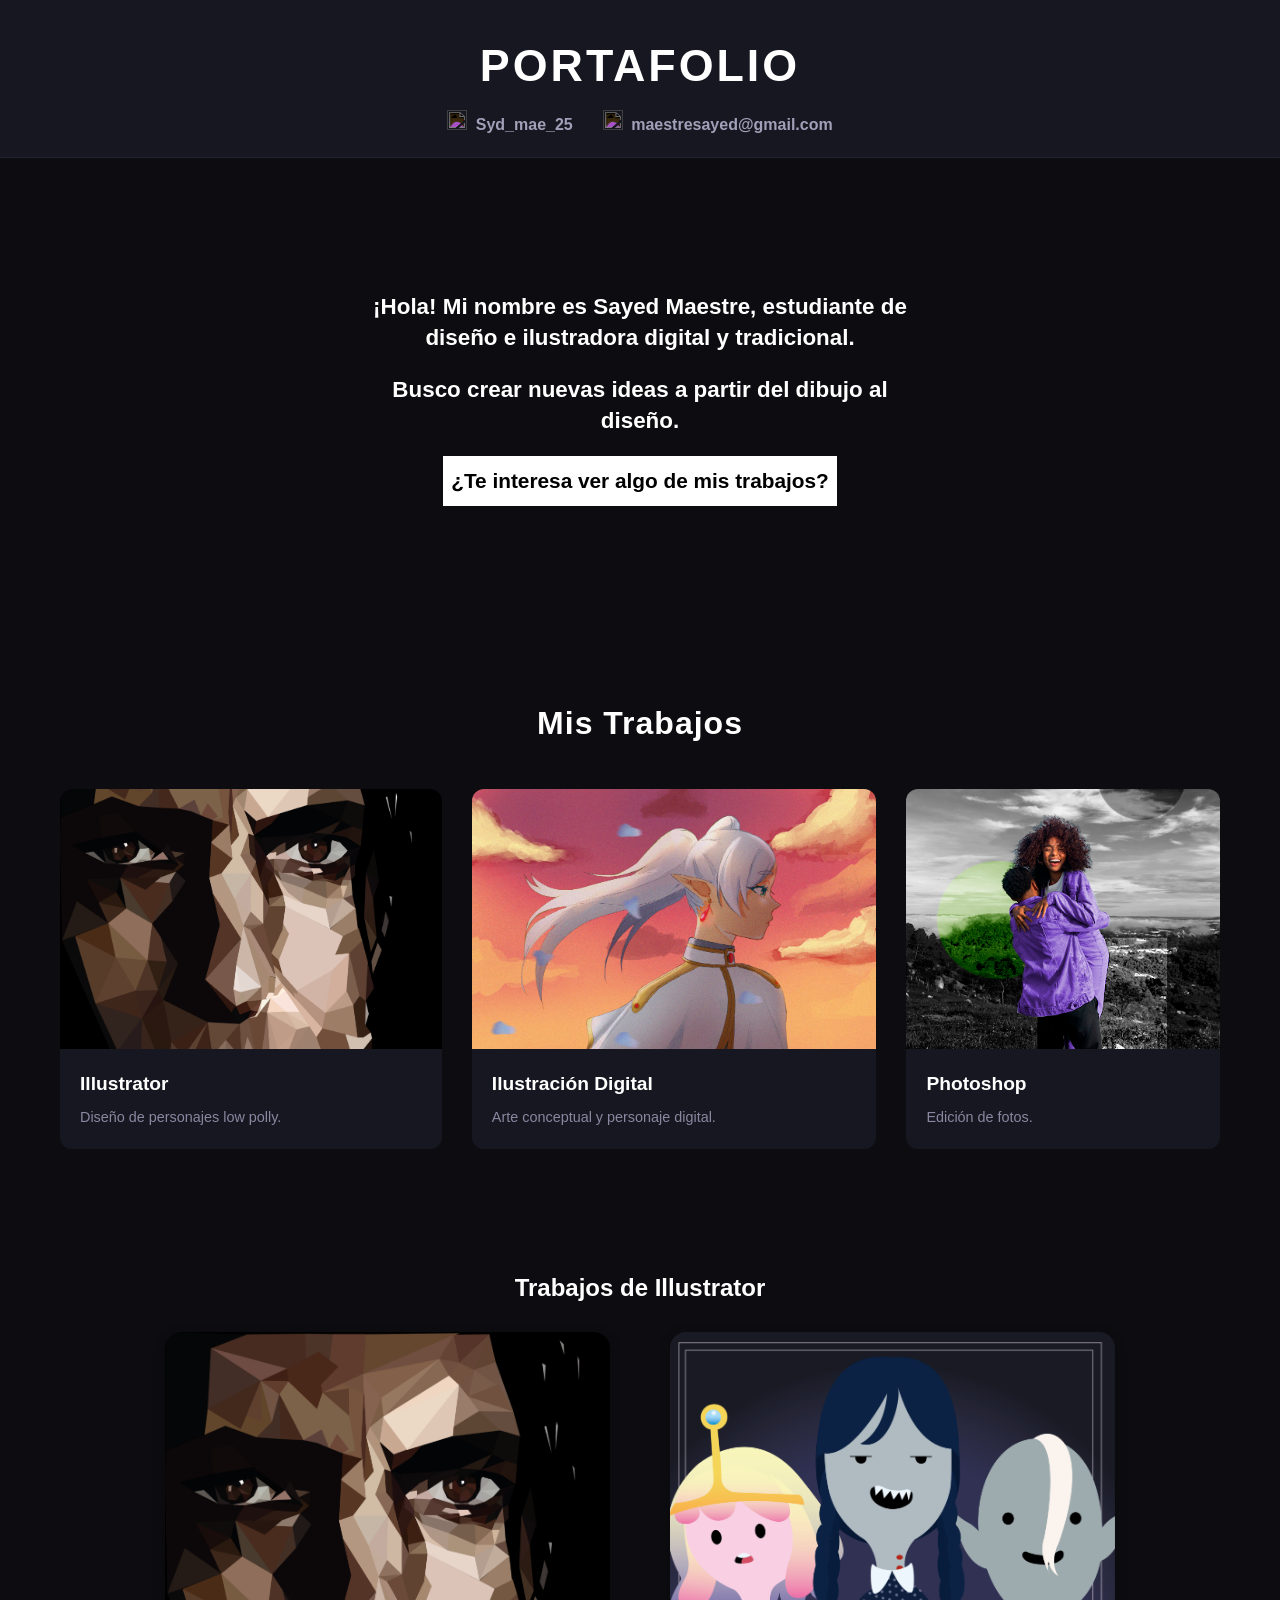
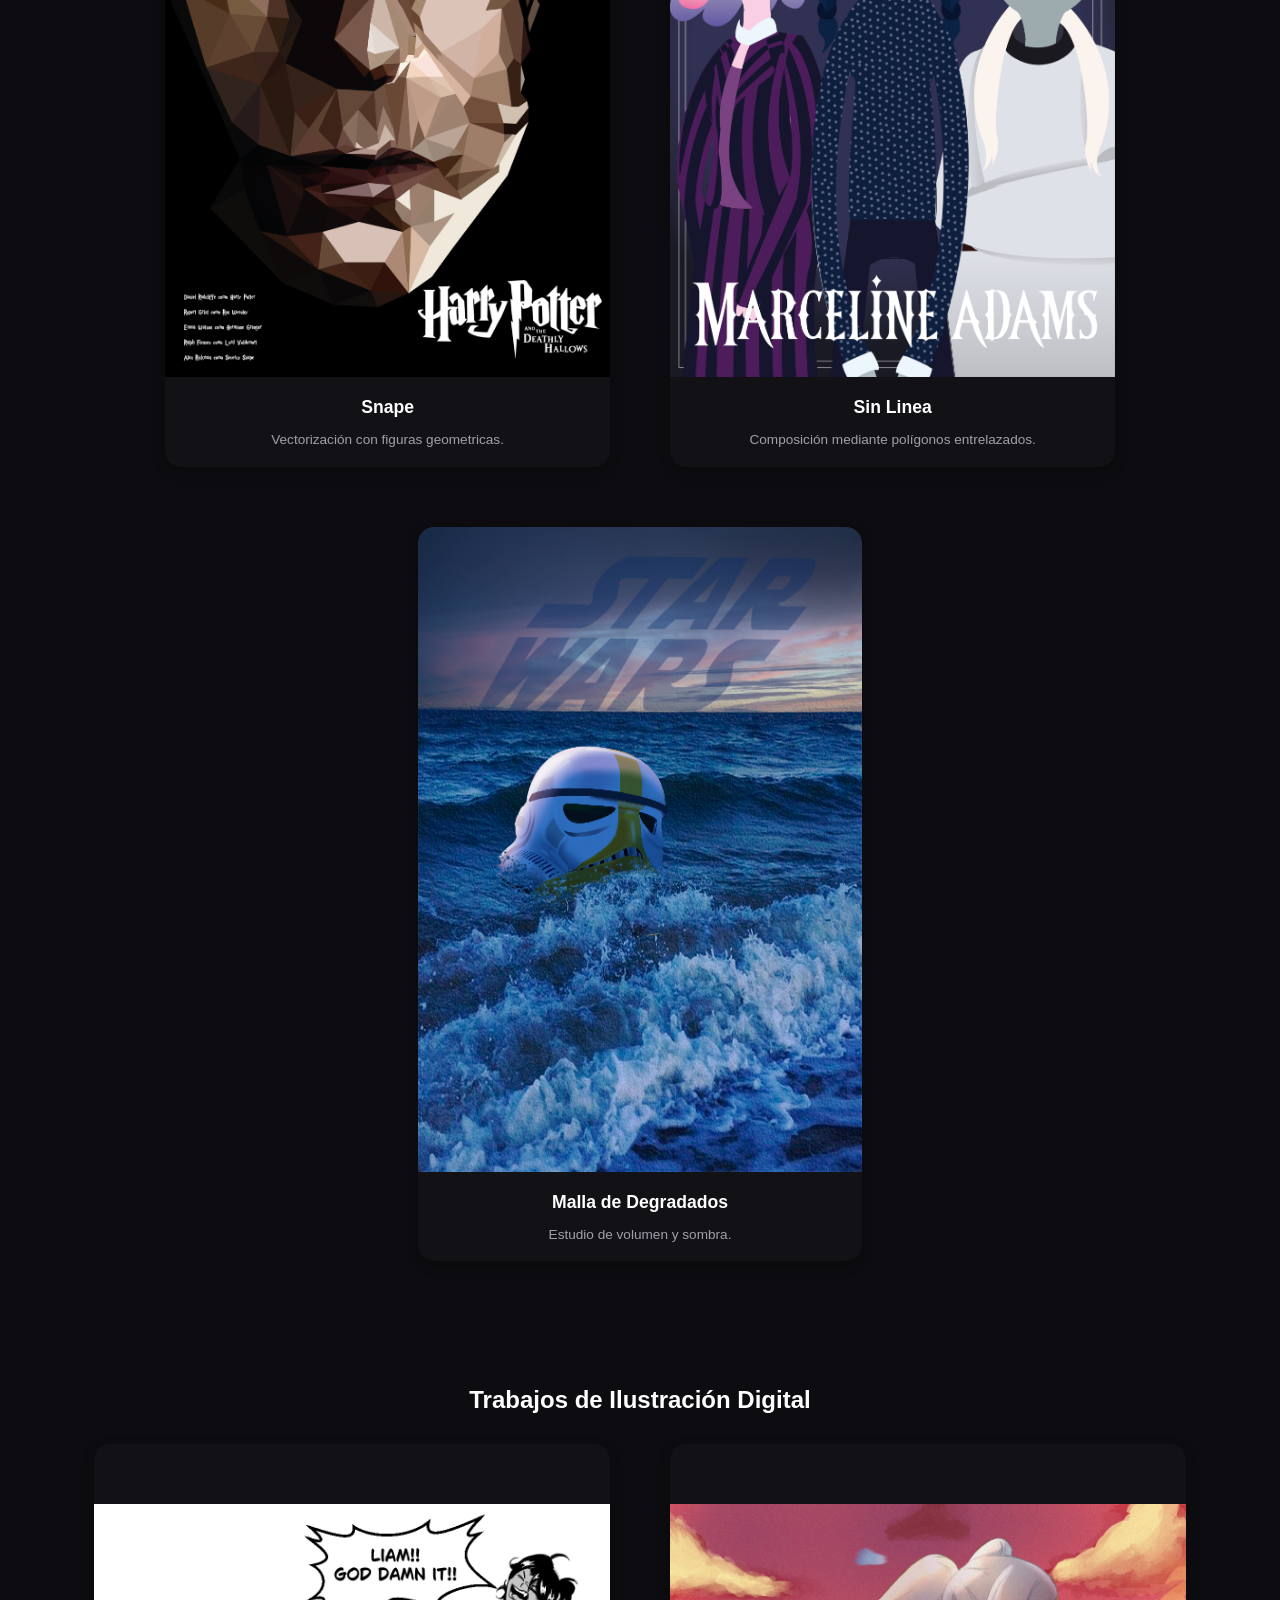
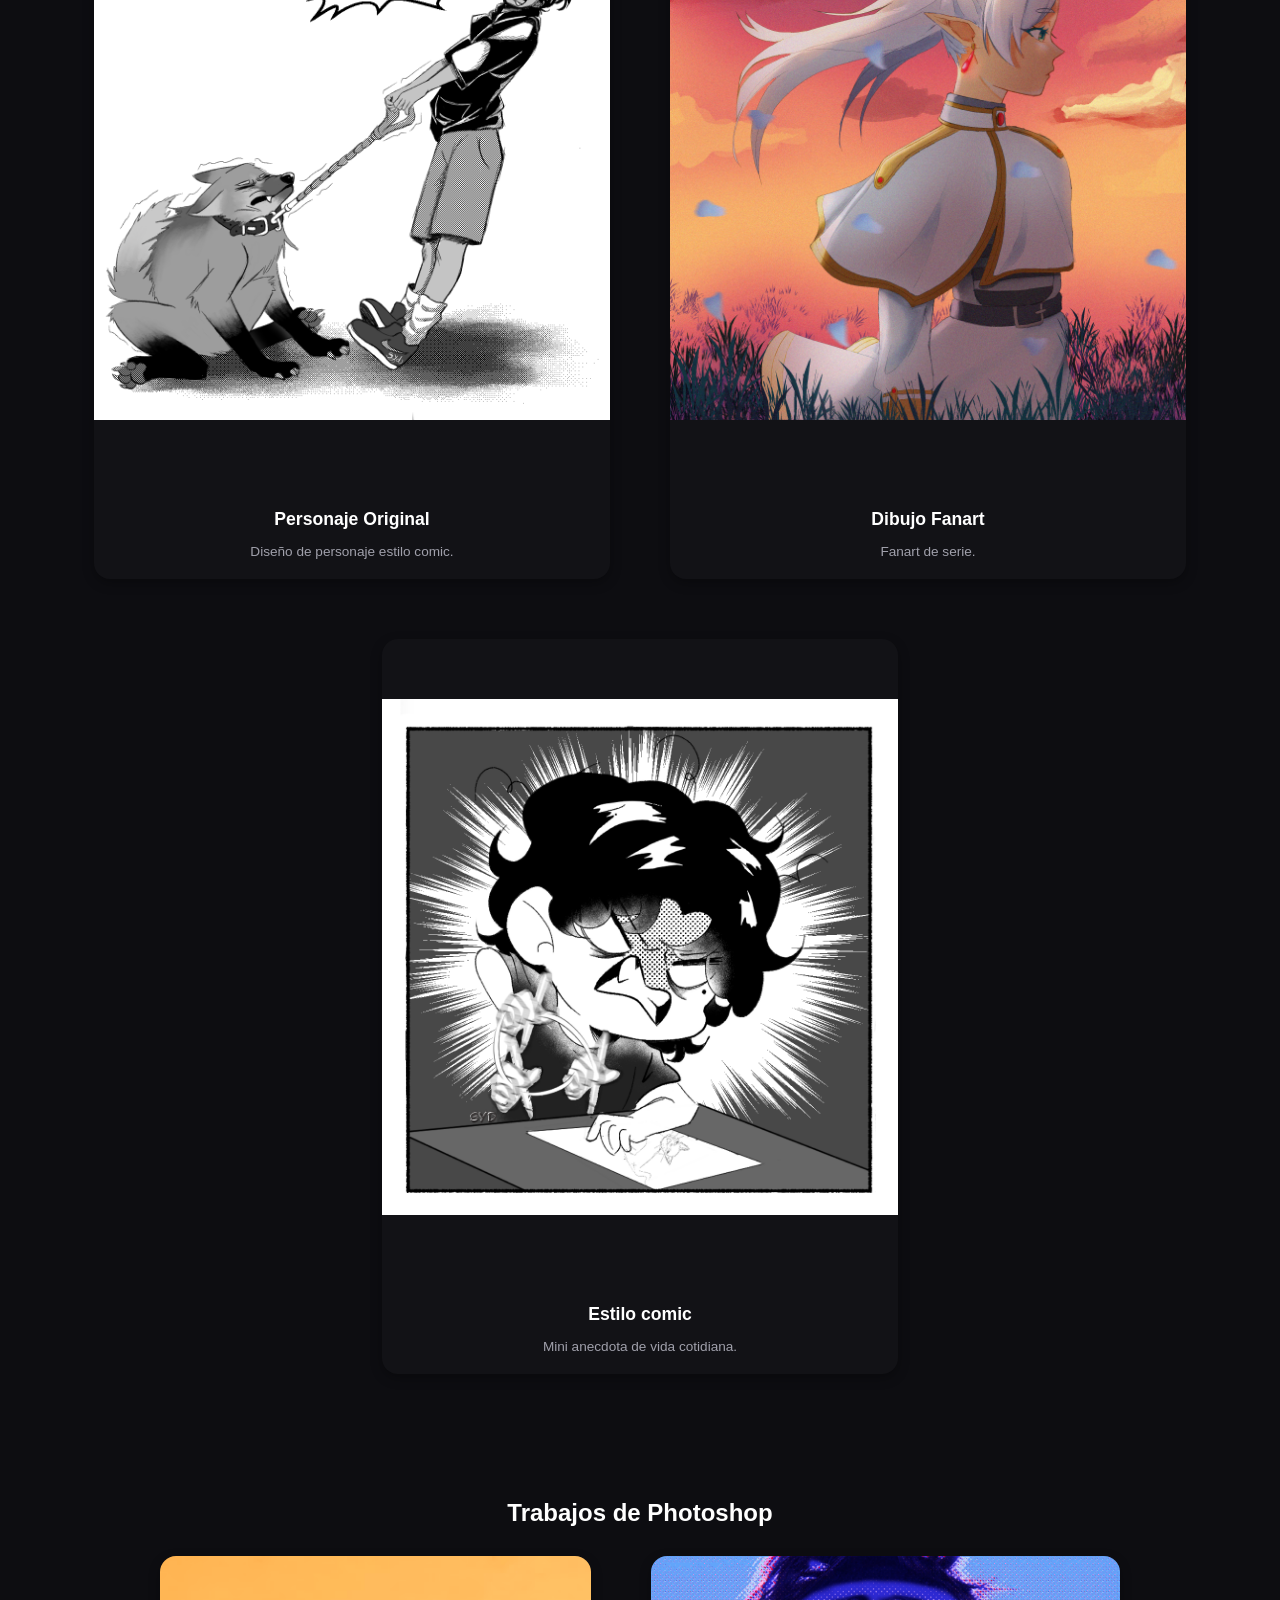
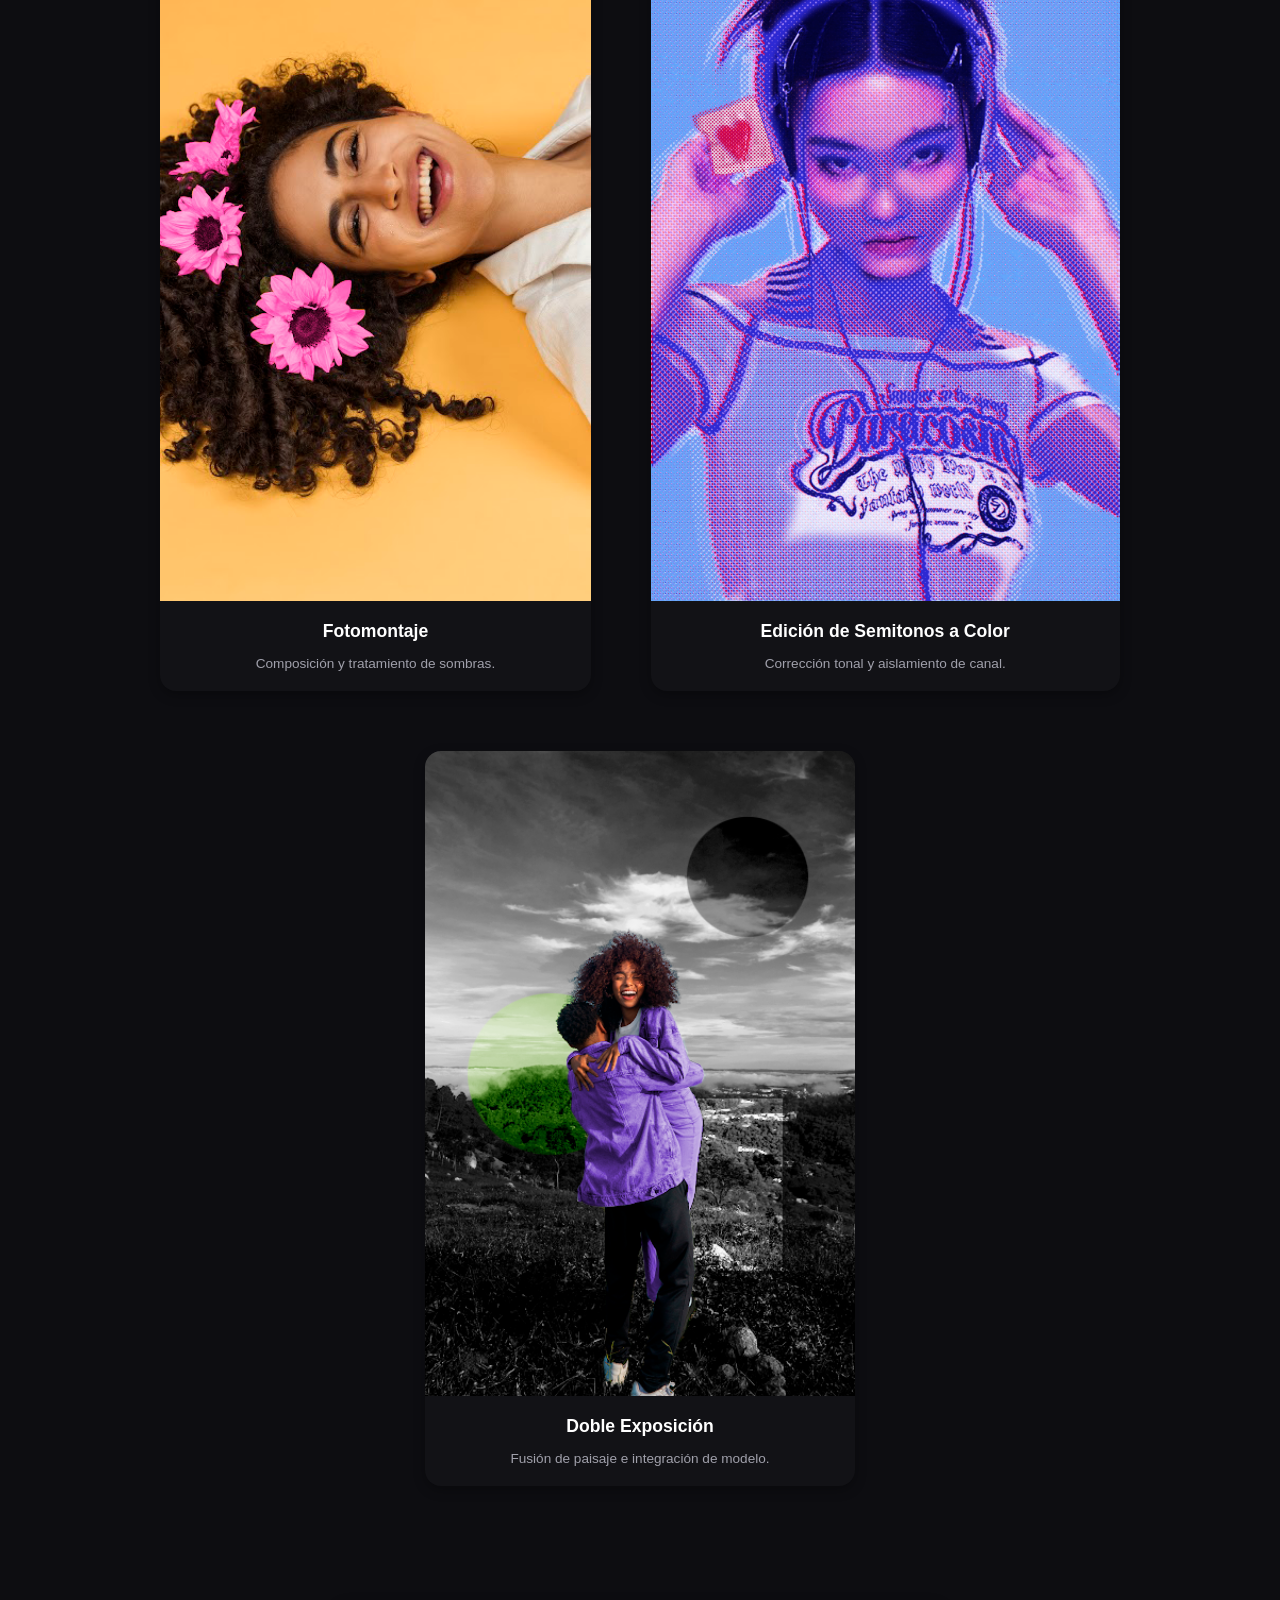
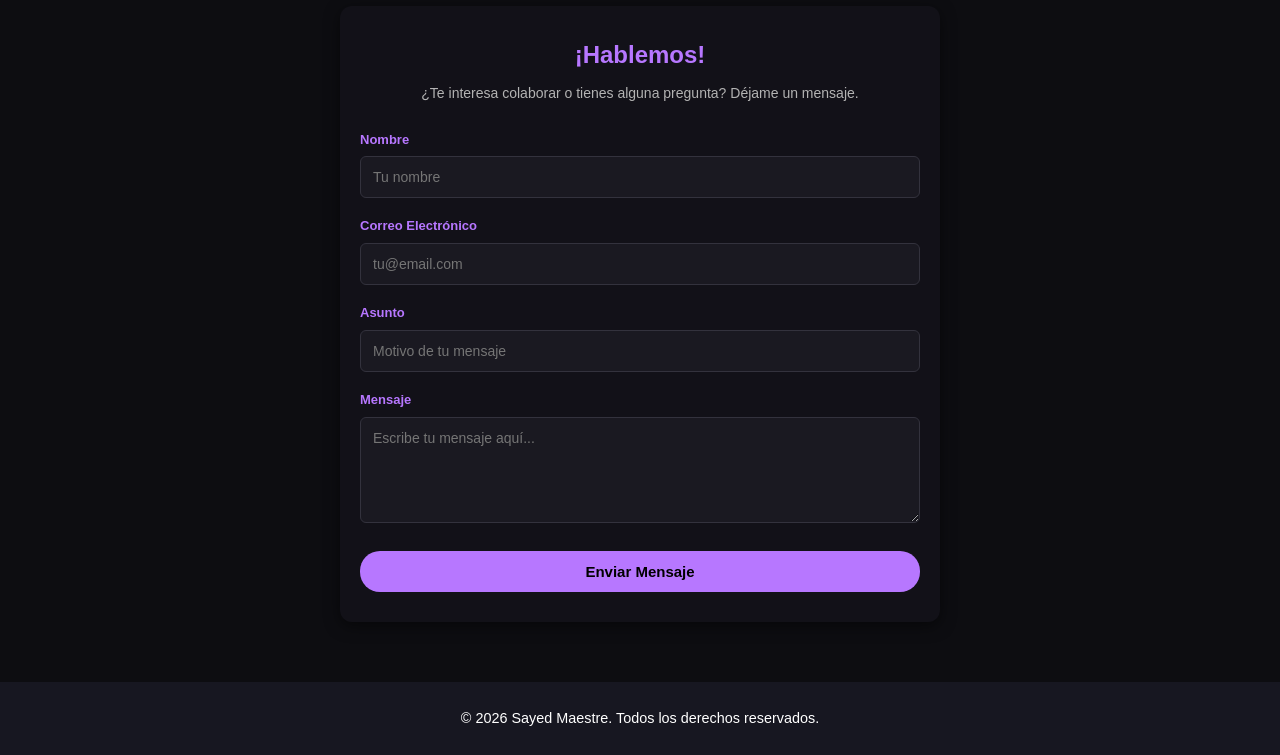
==== index.html @ 06c4cca3 "Add files via upload" ====
<!DOCTYPE html>
<html lang="es">

<head>
  <meta charset="UTF-8">
  <meta name="viewport" content="width=device-width, initial-scale=1.0">
  <title>Portafolio - Sayed Maestre</title>
  <link rel="stylesheet" href="estilos.css">
</head>

<body>

  <!-- Cabecera -->
  <header>
    <h1>PORTAFOLIO</h1>
    <nav>
      <ul>
        <li>
          <img class="iconos-contactame" src="https://cdn.jsdelivr.net/npm/simple-icons@v11/icons/instagram.svg" />
           <a href="https://www.instagram.com/syd_mae_25/" target="_blank">Syd_mae_25</a> 
        </li>
        <li>
          <img class="iconos-contactame" src="https://cdn.jsdelivr.net/npm/simple-icons@v11/icons/gmail.svg" />
          <a href="mailto:maestresayed@gmail.com" target="_blank">maestresayed@gmail.com</a> 
        </li>
      </ul>
    </nav>
  </header>

  <!-- SECCIÓN 1: Hero  -->
  <section class="hero">
    <div class="hero-content">
      <p>¡Hola! Mi nombre es Sayed Maestre, estudiante de diseño e ilustradora digital y tradicional.</p>
      <p>Busco crear nuevas ideas a partir del dibujo al diseño.</p>

      <a href="#galeria" class="btn-trabajos">¿Te interesa ver algo de mis trabajos?</a>
    </div>
  </section>

  <!-- SECCIÓN 2: Galeria -->
  <section id="galeria" class="trabajos-section">
    <h2>Mis Trabajos</h2>

    <div class="portfolio-grid">
      <article class="card">
        <a href="#sec-illustrator">
          <img class="img-snape" src="/imagenes/Snape.png" alt="Illustrator" />
        </a>
        <div class="card-info">
          <h3>Illustrator</h3>
          <p>Diseño de personajes low polly.</p>
        </div>
      </article>

      <article class="card">
        <a href="#sec-digital">
          <img class="img-fieren" src="/imagenes/Fanart frieren.png" alt="Ilustración digital" />
        </a>
        <div class="card-info">
          <h3>Ilustración Digital</h3>
          <p>Arte conceptual y personaje digital.</p>
        </div>
      </article>

      <article class="card">
        <a href="#sec-photoshop">
          <img class="img-photoshop" src="/imagenes/Syd Mae - imagen-original.png" alt="Photoshop" />
        </a>
        <div class="card-info">
          <h3>Photoshop</h3>
          <p>Edición de fotos.</p>
        </div>
      </article>
    </div>
  </section>

  <!-- SECCIÓN 3: Illustrator -->
  <section id="sec-illustrator" class="portfolio-section">
    <h2>Trabajos de Illustrator</h2>
    <div class="works-container">

      <div class="work-card">
        <div class="img-wrapper">
          <img src="/imagenes/Snape.png" alt="Obra 1" class="illustrator-img img-snape">
        </div>
        <div class="work-info">
          <h3>Snape</h3>
          <p>Vectorización con figuras geometricas.</p>
        </div>
      </div>

      <div class="work-card">
        <div class="img-wrapper">
          <img src="/imagenes/Marceline adams.png" alt="Obra 2" class="illustrator-img">
        </div>
        <div class="work-info">
          <h3>Sin Linea</h3>
          <p>Composición mediante polígonos entrelazados.</p>
        </div>
      </div>

      <div class="work-card">
        <div class="img-wrapper">
          <img src="/imagenes/Ilustración Casco Starwars Sayed.png" alt="Obra 3" class="illustrator-img">
        </div>
        <div class="work-info">
          <h3>Malla de Degradados</h3>
          <p>Estudio de volumen y sombra.</p>
        </div>
      </div>

    </div>
  </section>

  <!-- SECCIÓN 4: Ilustración Digital -->
  <section id="sec-digital" class="portfolio-section">
    <h2>Trabajos de Ilustración Digital</h2>
    <div class="works-container">

      <div class="work-card">
        <div class="img-wrapper">
          <img src="/imagenes/liam necio.png" alt="Obra 1" class="work-img">
        </div>
        <div class="work-info">
          <h3>Personaje Original</h3>
          <p>Diseño de personaje estilo comic.</p>
        </div>
      </div>

      <div class="work-card">
        <div class="img-wrapper">
          <img src="/imagenes/Fanart frieren.png" alt="Obra 2" class="work-img">
        </div>
        <div class="work-info">
          <h3>Dibujo Fanart</h3>
          <p>Fanart de serie.</p>
        </div>
      </div>

      <div class="work-card">
        <div class="img-wrapper">
          <img src="/imagenes/Dibujar es díficil.png" alt="Obra 3" class="work-img">
        </div>
        <div class="work-info">
          <h3>Estilo comic</h3>
          <p>Mini anecdota de vida cotidiana.</p>
        </div>
      </div>

    </div>
  </section>

  <!-- SECCIÓN 5: Photoshop -->
  <section id="sec-photoshop" class="portfolio-section">
    <h2>Trabajos de Photoshop</h2>
    <div class="works-container">

      <div class="work-card">
        <div class="img-wrapper">
          <img src="/imagenes/Syd Mae - attractive-cheerful-woman-with-flowers-hair.png" alt="Obra 1"
            class="photoshop-img">
        </div>
        <div class="work-info">
          <h3>Fotomontaje</h3>
          <p>Composición y tratamiento de sombras.</p>
        </div>
      </div>

      <div class="work-card">
        <div class="img-wrapper">
          <img src="/imagenes/Tec graf tarea 2.png" alt="Obra 2" class="photoshop-img">
        </div>
        <div class="work-info">
          <h3>Edición de Semitonos a Color</h3>
          <p>Corrección tonal y aislamiento de canal.</p>
        </div>
      </div>

      <div class="work-card">
        <div class="img-wrapper">
          <img src="/imagenes/Syd Mae - imagen-original.png" alt="Obra 3" class="photoshop-img">
        </div>
        <div class="work-info">
          <h3>Doble Exposición</h3>
          <p>Fusión de paisaje e integración de modelo.</p>
        </div>
      </div>

    </div>
  </section>

  <!-- Formulario de contacto -->
<section class="contacto-section">
  <h2 class="titulo-seccion">¡Hablemos!</h2>
  <p class="subtitulo-contacto">¿Te interesa colaborar o tienes alguna pregunta? Déjame un mensaje.</p>

  <form id="form-contacto" class="contacto-form" action="https://formsubmit.co/maestresayed@gmail.com" method="POST">
      <!-- Evita los ataques de SPAM/Bots mediante reCAPTCHA automático -->
    <input type="hidden" name="_captcha" value="true">
    
    <!-- Define el asunto con el que te llegará el correo -->
    <input type="hidden" name="_subject" value="¡Nuevo mensaje desde tu Portafolio!">
      
    <div class="input-group">
      <label for="nombre">Nombre</label>
      <input type="text" id="nombre" name="nombre" placeholder="Tu nombre" required>
    </div>

    <div class="input-group">
      <label for="email">Correo Electrónico</label>
      <input type="email" id="email" name="email" placeholder="tu@email.com" required>
    </div>

    <div class="input-group">
      <label for="asunto">Asunto</label>
      <input type="text" id="asunto" name="asunto" placeholder="Motivo de tu mensaje" required>
    </div>

    <div class="input-group">
      <label for="mensaje">Mensaje</label>
      <textarea id="mensaje" name="mensaje" rows="5" placeholder="Escribe tu mensaje aquí..." required></textarea>
    </div>

    <button type="submit" class="btn-enviar">Enviar Mensaje</button>
  </form>
</section>

  <!-- Pie de pagina -->
  <footer>
    <p>&copy; 2026 Sayed Maestre. Todos los derechos reservados.</p>
  </footer>  
  
</body>

</html>
---- estilos.css ----
/* Estilos Generales y Desplazamiento Suave */
html {
  scroll-behavior: smooth;
}

* {
  box-sizing: border-box;
  margin: 0;
  padding: 0;
  font-family: 'Segoe UI', Tahoma, Geneva, Verdana, sans-serif;
}

body {
  background-color: #0d0d11;
  color: #ffffff;
  line-height: 1.6;
}

/* Encabezado y Navegación Principal */
header {
  background-color: #171721;
  padding: 30px 20px 20px 20px;
  text-align: center;
  border-bottom: 1px solid #232330;
}

header h1 {
  font-size: 2.8rem;
  letter-spacing: 3px;
  font-weight: 800;
  margin-bottom: 8px;
}

nav ul {
  list-style: none;
  display: flex;
  justify-content: center;
  gap: 30px;
}

nav a {
  color: #a0a0b8;
  text-decoration: none;
  font-weight: 600;
  font-size: 1rem;

}


/* Sección Principal / Hero (Presentación) */
.hero {

  display: flex;
  align-items: center;
  justify-content: center;
  min-height: 480px;
  position: relative;
  overflow: hidden;
  max-width: 1400px;
  margin: 0 auto;
}

.hero-content {
  width: 50%;
  text-align: center;
  padding: 40px;
  z-index: 2;
}

.hero-content p {
  font-size: 1.4rem;
  font-weight: 600;
  margin-bottom: 20px;
  line-height: 1.4;
}

/* Enlace que desplaza hacia abajo 
.btn-trabajos {
  display: inline-block;
  margin-top: 15px;
  color: #ffffff;
  font-size: 1.3rem;
  font-weight: bold;
  text-decoration: none;
  transition: transform 0.2s, color 0.3s;
  cursor: pointer;
}*/

.btn-trabajos {
  display: inline-block;
  /* margin-top: 15px; */
  color: #000;
  font-size: 1.3rem;
  font-weight: bold;
  text-decoration: none;
  transition: transform 0.2s, color 0.3s;
  cursor: pointer;
  background-color: #ffffff;
  padding: 8px
  ;
}

.hero-image {
  width: 40%;
  height: 100%;
  display: flex;
  justify-content: flex-end;
}

.hero-image img {
  height: 480px;
  object-fit: cover;
  object-position: center;
}

/* Sección Galería de Trabajos */
.trabajos-section {
  padding: 60px 20px;
  max-width: 1200px;
  margin: 0 auto;
}

.trabajos-section h2 {
  text-align: center;
  font-size: 2rem;
  margin-bottom: 40px;
  letter-spacing: 1px;
}

.portfolio-grid {
  display: grid;
  grid-auto-flow: column;
  gap: 30px;
}

.card {
  background-color: #171721;
  border-radius: 12px;
  overflow: hidden;
  transition: transform 0.3s;
}

.card img {
  width: 100%;
  height: 260px;
  object-fit: cover;
  display: block;
}

.img-snape,
.img-fieren {
  object-position: center top;
}

.card-info {
  padding: 20px;
}

.card-info h3 {
  font-size: 1.2rem;
  margin-bottom: 6px;
}

.card-info p {
  color: #8888a0;
  font-size: 0.9rem;
}

/* Pie de página */
footer {
  text-align: center;
  padding: 25px;
  background-color: #171721;
  color: #606075;
  font-size: 0.9rem;
}

.img-sayed {
  height: 600px;
}

/*Estilos nuevas secciones*/

/* Desplazamiento suave al hacer clic en un ancla (#) */
html {
  scroll-behavior: smooth;
}

/* Menú de selección */
.sub-nav {
  display: flex;
  justify-content: center;
  gap: 16px;
  margin-bottom: 40px;
}

.nav-btn {
  padding: 10px 20px;
  background-color: #1e1e24;
  color: #ffffff;
  text-decoration: none;
  border-radius: 8px;
  font-weight: 600;
  transition: background-color 0.3s;
}

.nav-btn:hover {
  background-color: #3b3b48;
}

/* Estructura de secciones */
.portfolio-section {
  padding: 60px 0;
  scroll-margin-top: 20px;
  /* Evita que la sección quede pegada al borde superior */
}

.portfolio-section h2 {
  color: #ffffff;
  text-align: center;
  margin-bottom: 24px;
}

.works-container {
  display: flex;
  gap: 60px;
  justify-content: center;
  flex-wrap: wrap;
}

/* Tarjetas */
.work-card {
  background-color: #121216;
  border-radius: 16px;
  overflow: hidden;
  box-shadow: 0 4px 12px rgba(0, 0, 0, 0.3);
}

.img-wrapper {
  width: 100%;
  height: 645px;
  overflow: hidden;
  align-content: center;
}

.illustrator-img {
  width: 100%;
  height: 100%;
  object-fit: cover;
}

.work-img {
  width: 100%;
  height: 80%;
  object-fit: cover;
}

.photoshop-img {
  width: 100%;
  height: 100%;
  object-fit: cover;
}

.img-snape {
  object-position: center 25%;
}

.work-info {
  padding: 16px;
  text-align: center;
}

.work-info h3 {
  color: #ffffff;
  margin: 0 0 8px 0;
  font-size: 1.1rem;
}

.work-info p {
  color: #a0a0ab;
  margin: 0;
  font-size: 0.85rem;
}

/*Fin nuevas secciones*/
.iconos-contactame {
  filter: invert(1);
  height: 20px;
  width: 20px;
  margin-right: 4px;
  
}

/* Color de texto, footer derechos reservados */

footer p {

  color: #ffffff;
}

/* Seccion de Contacto */
.contacto-section {
  max-width: 600px;
  margin: 60px auto;
  padding: 30px 20px;
  background-color: #121118; /* Mismo fondo de las tarjetas */
  border-radius: 12px;
  box-shadow: 0 4px 15px rgba(0, 0, 0, 0.5);
  font-family: sans-serif;
  color: #ffffff;
}

.titulo-seccion {
  text-align: center;
  color: #b777ff; /* Amarillo brillante del portafolio */
  font-size: 24px;
  margin-bottom: 8px;
}

.subtitulo-contacto {
  text-align: center;
  color: #b3b3b3;
  font-size: 14px;
  margin-bottom: 25px;
}

/* Estilos del Formulario */
.contacto-form {
  display: flex;
  flex-direction: column;
  gap: 18px;
}

.input-group {
  display: flex;
  flex-direction: column;
  text-align: left;
}

.input-group label {
  color: #b777ff;
  font-size: 13px;
  font-weight: bold;
  margin-bottom: 6px;
}

.input-group input,
.input-group textarea {
  background-color: #1a1921 !important;
  border: 1px solid #33323d;
  border-radius: 6px;
  padding: 12px;
  color: #ffffff;
  font-size: 14px;
  outline: none;
  transition: border-color 0.3s ease, box-shadow 0.3s ease;
}

.input-group input:focus,
.input-group textarea:focus {
  border-color: #b777ff;
  box-shadow: 0 0 5px rgba(252, 227, 0, 0.4);
}

.input-group textarea {
  resize: vertical;
}

/* Botón de Enviar */
.btn-enviar {
  background-color: #b777ff;
  color: #000000;
  font-weight: bold;
  font-size: 15px;
  padding: 12px;
  border: none;
  border-radius: 20px;
  cursor: pointer;
  transition: background-color 0.3s ease, transform 0.2s ease;
  margin-top: 10px;
}

.btn-enviar:hover {
  background-color: #b777ff;
  transform: translateY(-2px);
}

/* Sobrescribir el estilo predeterminado de autorrelleno (autofill) */
.input-group input:-webkit-autofill,
.input-group input:-webkit-autofill:hover, 
.input-group input:-webkit-autofill:focus, 
.input-group input:-webkit-autofill:active {
  -webkit-box-shadow: 0 0 0 30px #1a1921 inset !important;
  -webkit-text-fill-color: #ffffff !important;
  transition: background-color 5000s ease-in-out 0s;
}
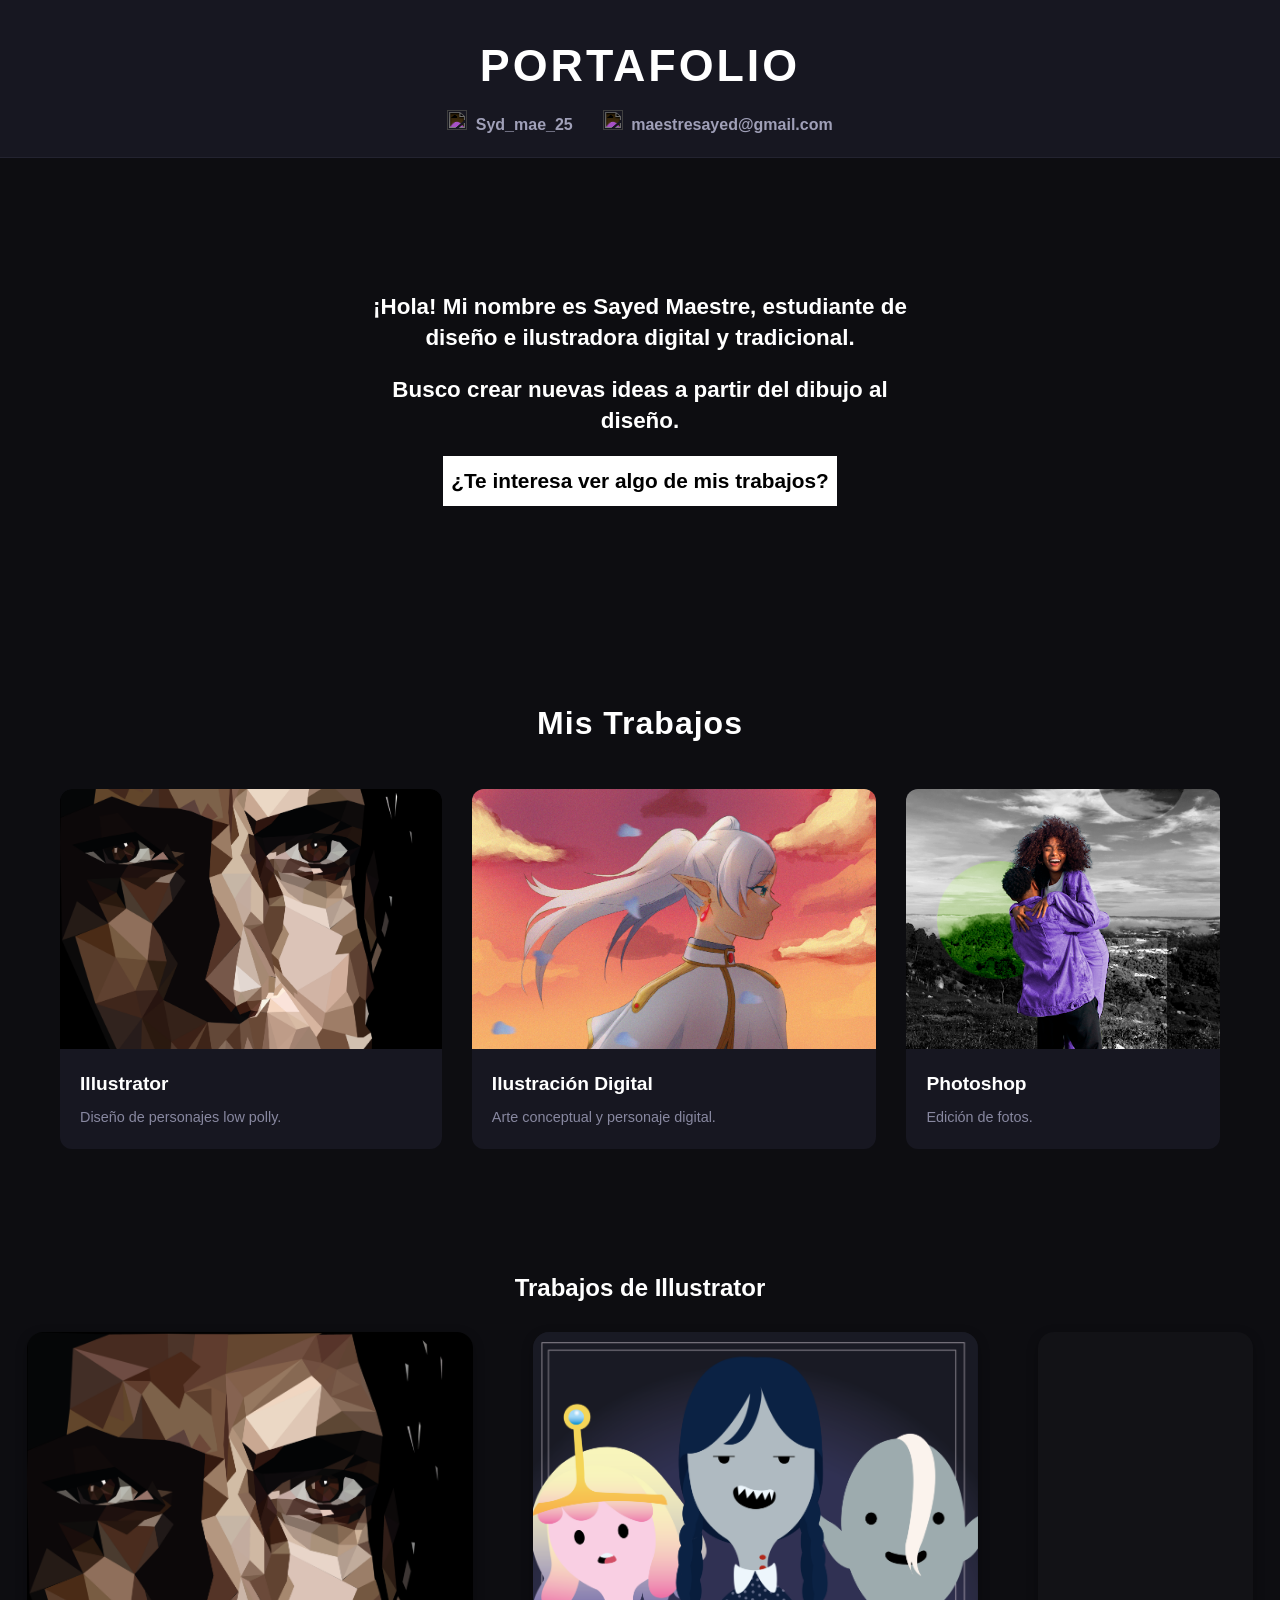
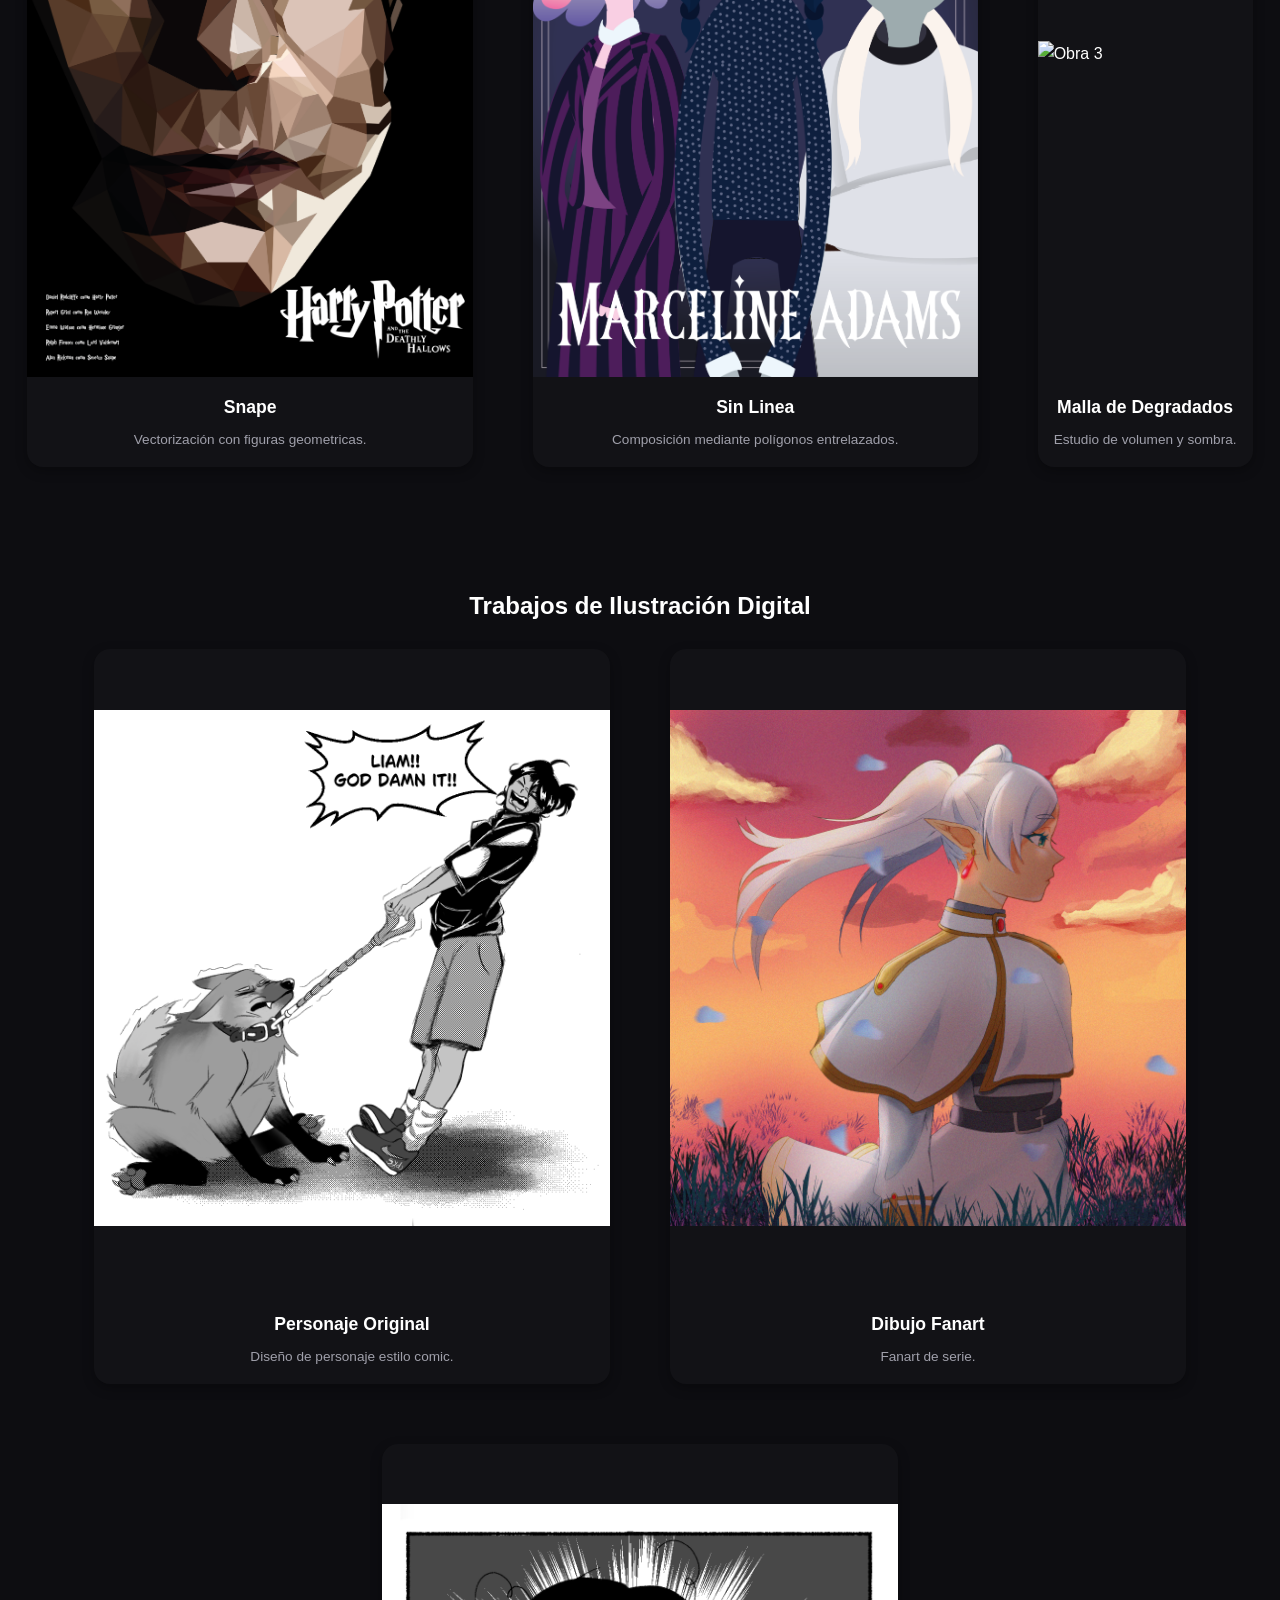
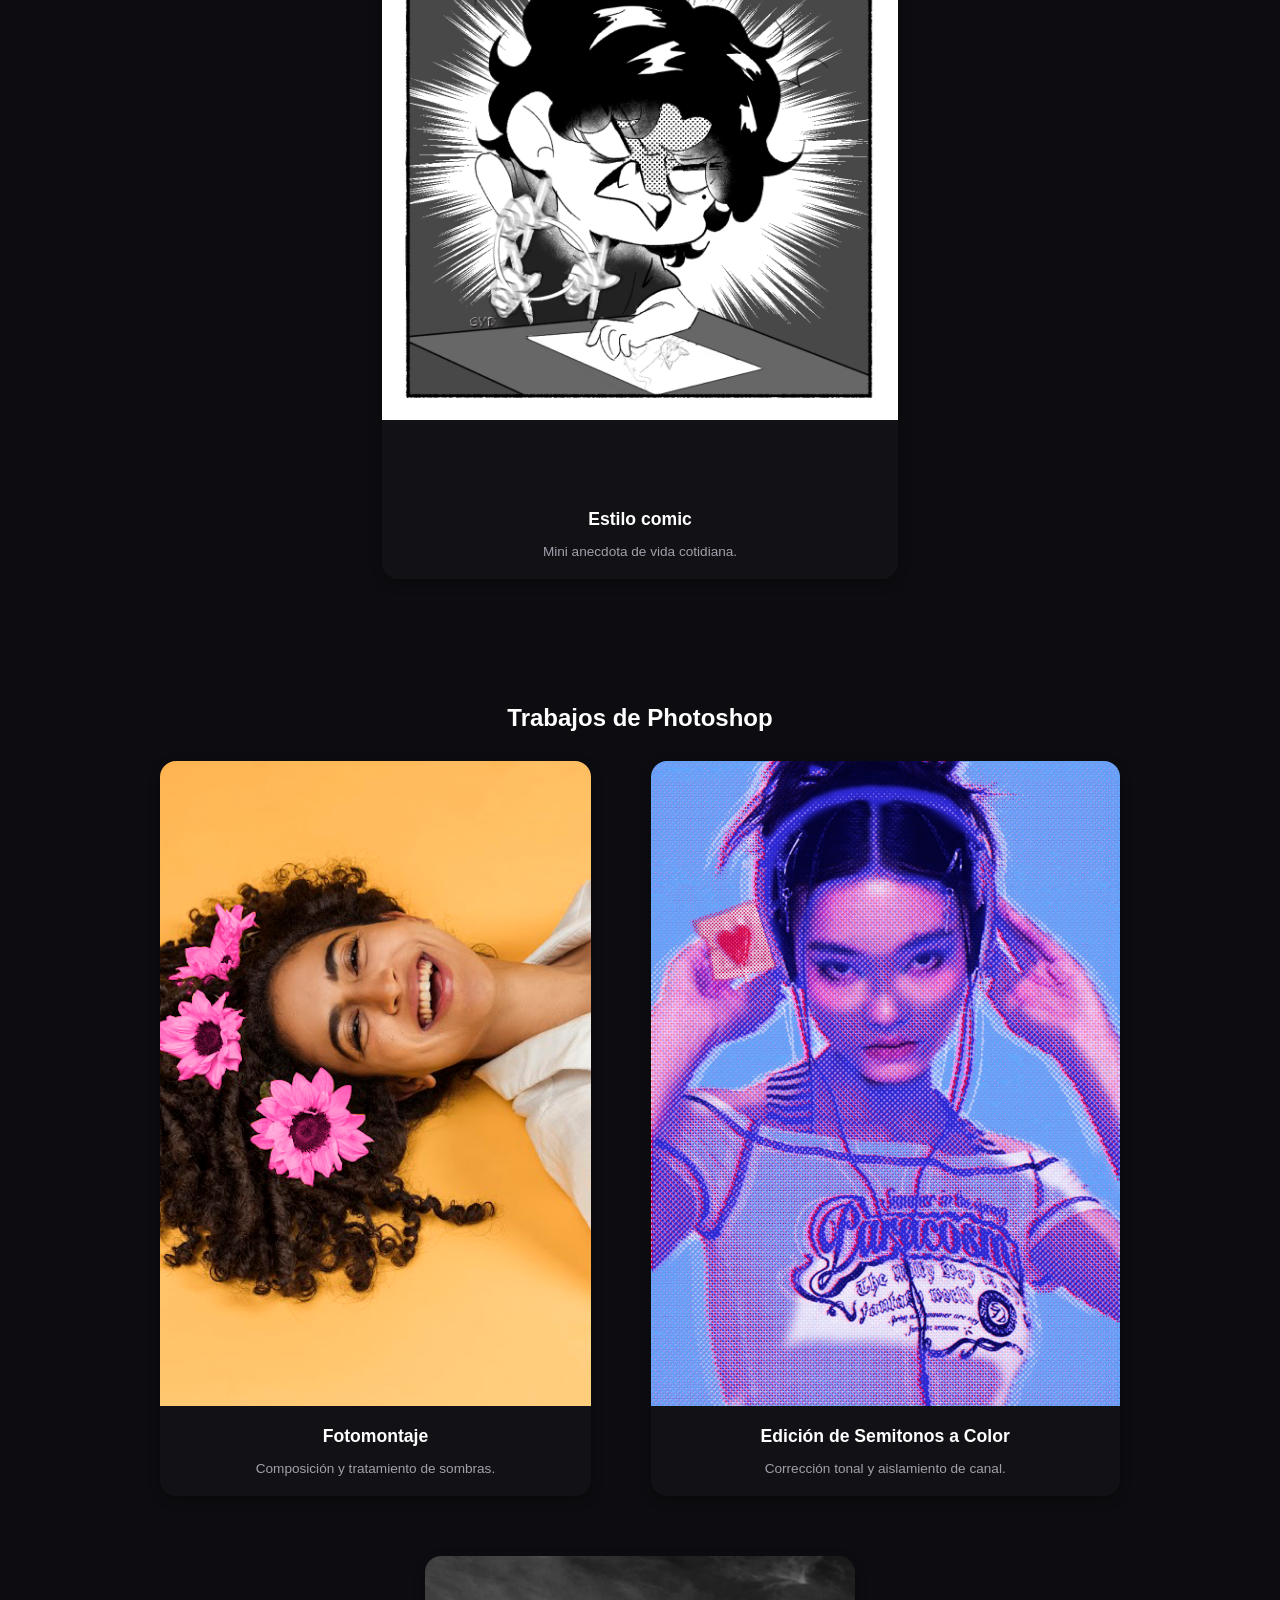
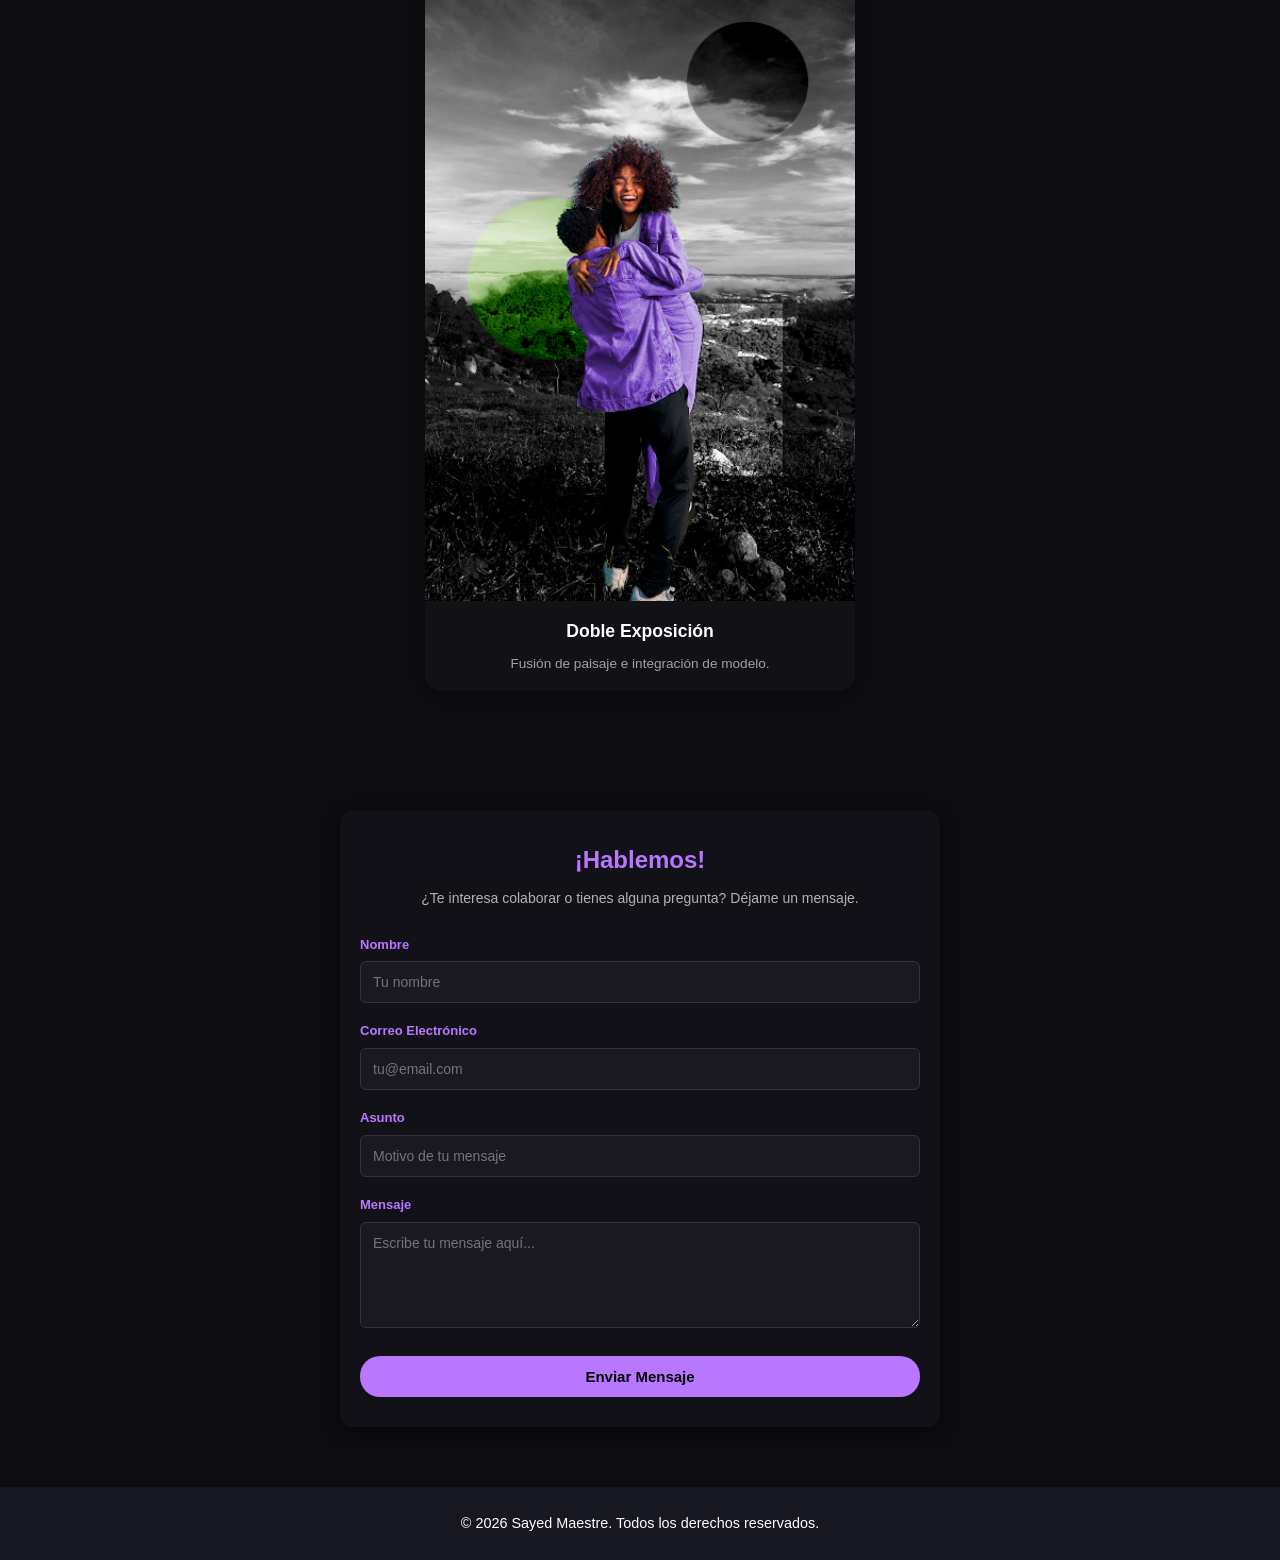
==== commit 0d236af5: "Add files via upload" ====
--- a/index.html
+++ b/index.html
@@ -54,7 +54,7 @@
 
       <article class="card">
         <a href="#sec-digital">
-          <img class="img-fieren" src="/imagenes/Fanart frieren.png" alt="Ilustración digital" />
+          <img class="img-fieren" src="/imagenes/Fanartfrieren.png" alt="Ilustración digital" />
         </a>
         <div class="card-info">
           <h3>Ilustración Digital</h3>
@@ -64,7 +64,7 @@
 
       <article class="card">
         <a href="#sec-photoshop">
-          <img class="img-photoshop" src="/imagenes/Syd Mae - imagen-original.png" alt="Photoshop" />
+          <img class="img-photoshop" src="/imagenes/SydMae-imagen-original.png" alt="Photoshop" />
         </a>
         <div class="card-info">
           <h3>Photoshop</h3>
@@ -91,7 +91,7 @@
 
       <div class="work-card">
         <div class="img-wrapper">
-          <img src="/imagenes/Marceline adams.png" alt="Obra 2" class="illustrator-img">
+          <img src="/imagenes/Marcelineadams.png" alt="Obra 2" class="illustrator-img">
         </div>
         <div class="work-info">
           <h3>Sin Linea</h3>
@@ -101,7 +101,7 @@
 
       <div class="work-card">
         <div class="img-wrapper">
-          <img src="/imagenes/Ilustración Casco Starwars Sayed.png" alt="Obra 3" class="illustrator-img">
+          <img src="/imagenes/IlustraciónCascoStarwars Sayed.png" alt="Obra 3" class="illustrator-img">
         </div>
         <div class="work-info">
           <h3>Malla de Degradados</h3>
@@ -119,7 +119,7 @@
 
       <div class="work-card">
         <div class="img-wrapper">
-          <img src="/imagenes/liam necio.png" alt="Obra 1" class="work-img">
+          <img src="/imagenes/liamnecio.png" alt="Obra 1" class="work-img">
         </div>
         <div class="work-info">
           <h3>Personaje Original</h3>
@@ -129,7 +129,7 @@
 
       <div class="work-card">
         <div class="img-wrapper">
-          <img src="/imagenes/Fanart frieren.png" alt="Obra 2" class="work-img">
+          <img src="/imagenes/Fanartfrieren.png" alt="Obra 2" class="work-img">
         </div>
         <div class="work-info">
           <h3>Dibujo Fanart</h3>
@@ -139,7 +139,7 @@
 
       <div class="work-card">
         <div class="img-wrapper">
-          <img src="/imagenes/Dibujar es díficil.png" alt="Obra 3" class="work-img">
+          <img src="/imagenes/Dibujaresdíficil.png" alt="Obra 3" class="work-img">
         </div>
         <div class="work-info">
           <h3>Estilo comic</h3>
@@ -157,7 +157,7 @@
 
       <div class="work-card">
         <div class="img-wrapper">
-          <img src="/imagenes/Syd Mae - attractive-cheerful-woman-with-flowers-hair.png" alt="Obra 1"
+          <img src="/imagenes/SydMae-attractive-cheerful-woman-with-flowers-hair.png" alt="Obra 1"
             class="photoshop-img">
         </div>
         <div class="work-info">
@@ -168,7 +168,7 @@
 
       <div class="work-card">
         <div class="img-wrapper">
-          <img src="/imagenes/Tec graf tarea 2.png" alt="Obra 2" class="photoshop-img">
+          <img src="/imagenes/Tecgraftarea2.png" alt="Obra 2" class="photoshop-img">
         </div>
         <div class="work-info">
           <h3>Edición de Semitonos a Color</h3>
@@ -178,7 +178,7 @@
 
       <div class="work-card">
         <div class="img-wrapper">
-          <img src="/imagenes/Syd Mae - imagen-original.png" alt="Obra 3" class="photoshop-img">
+          <img src="/imagenes/SydMae-imagen-original.png" alt="Obra 3" class="photoshop-img">
         </div>
         <div class="work-info">
           <h3>Doble Exposición</h3>
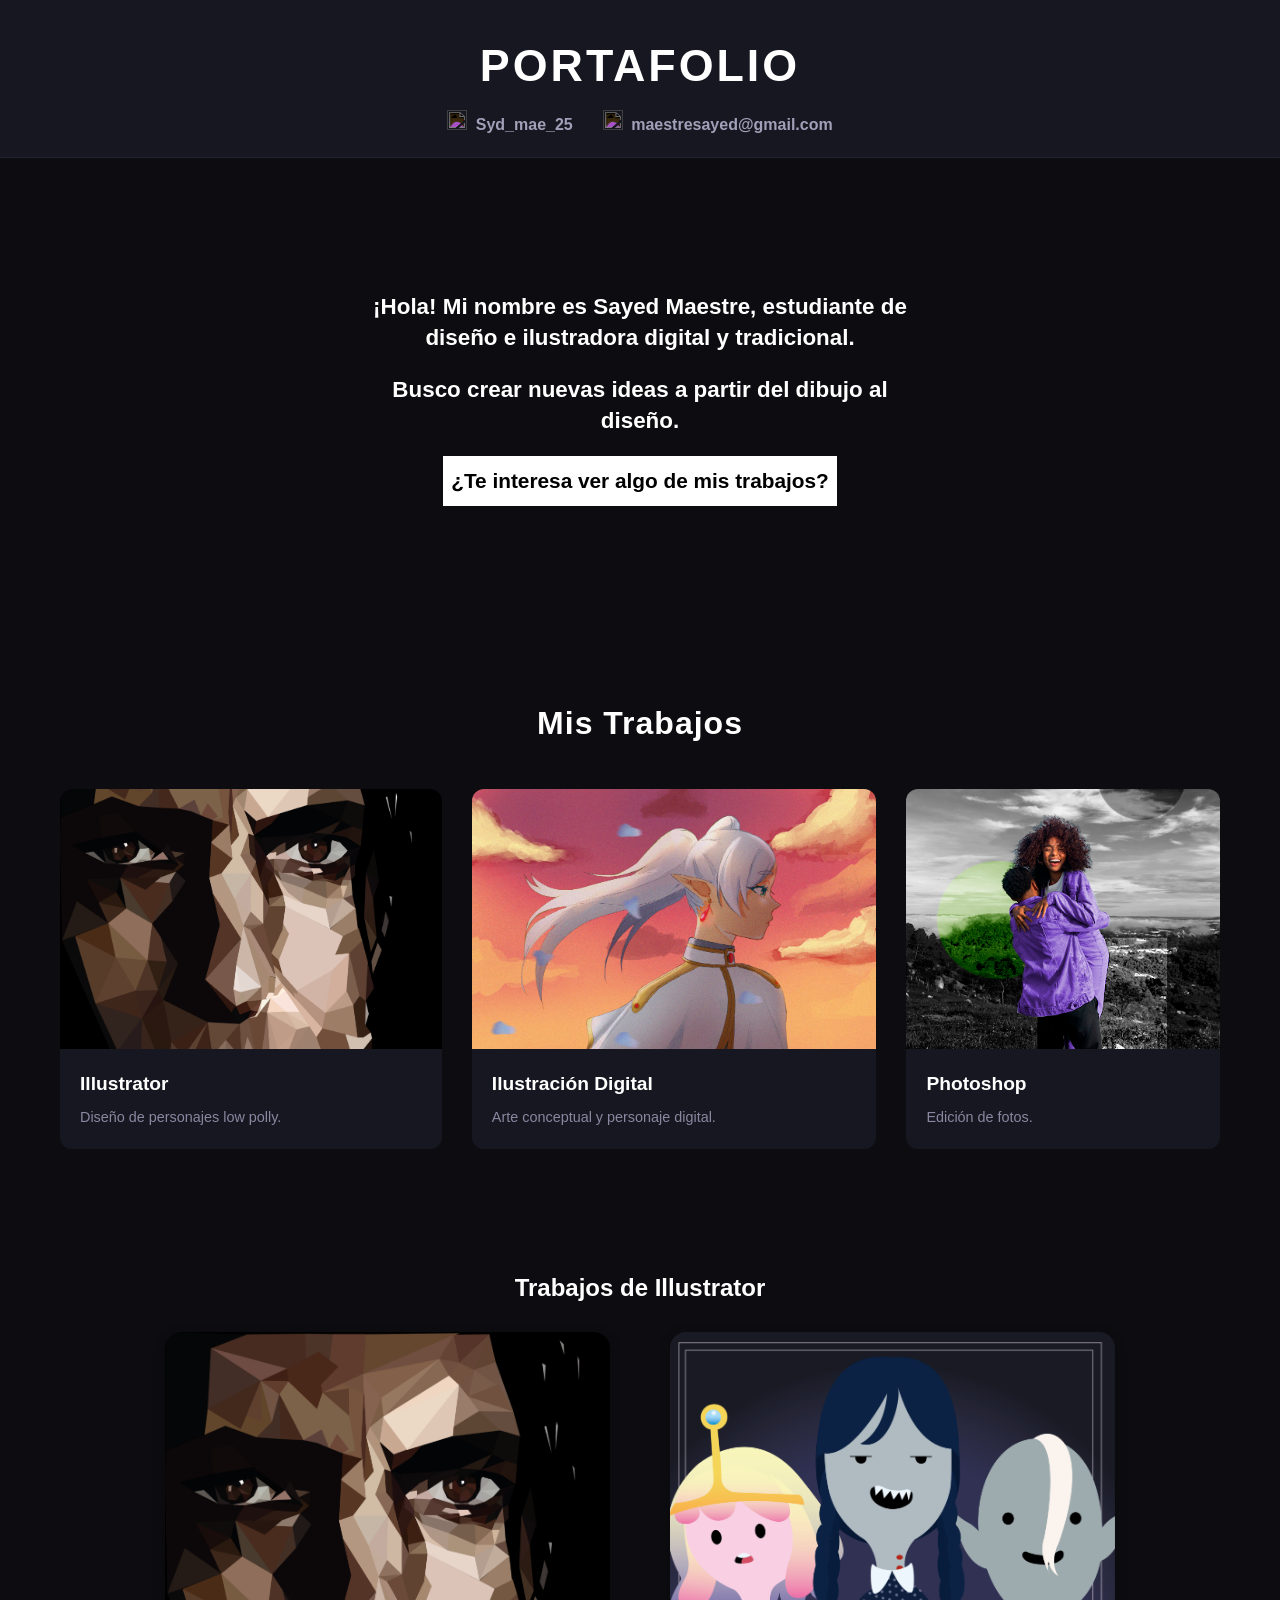
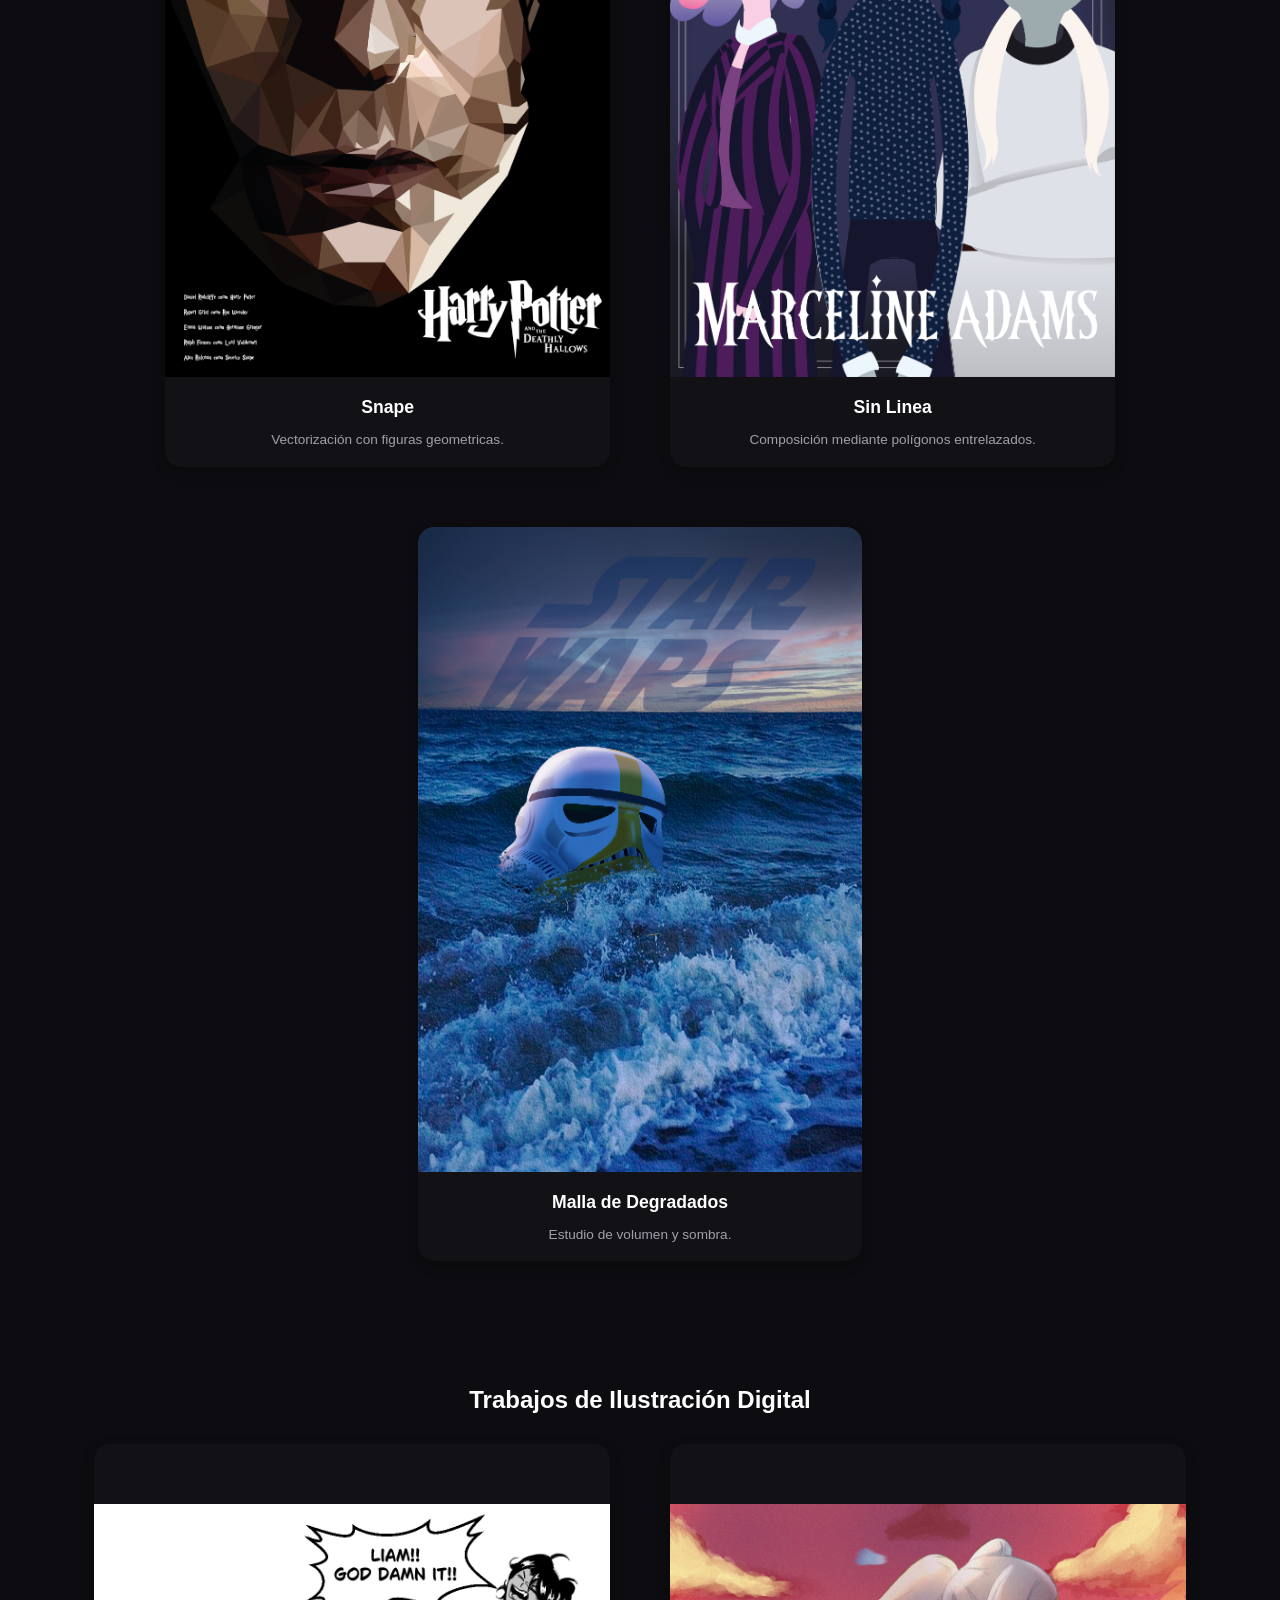
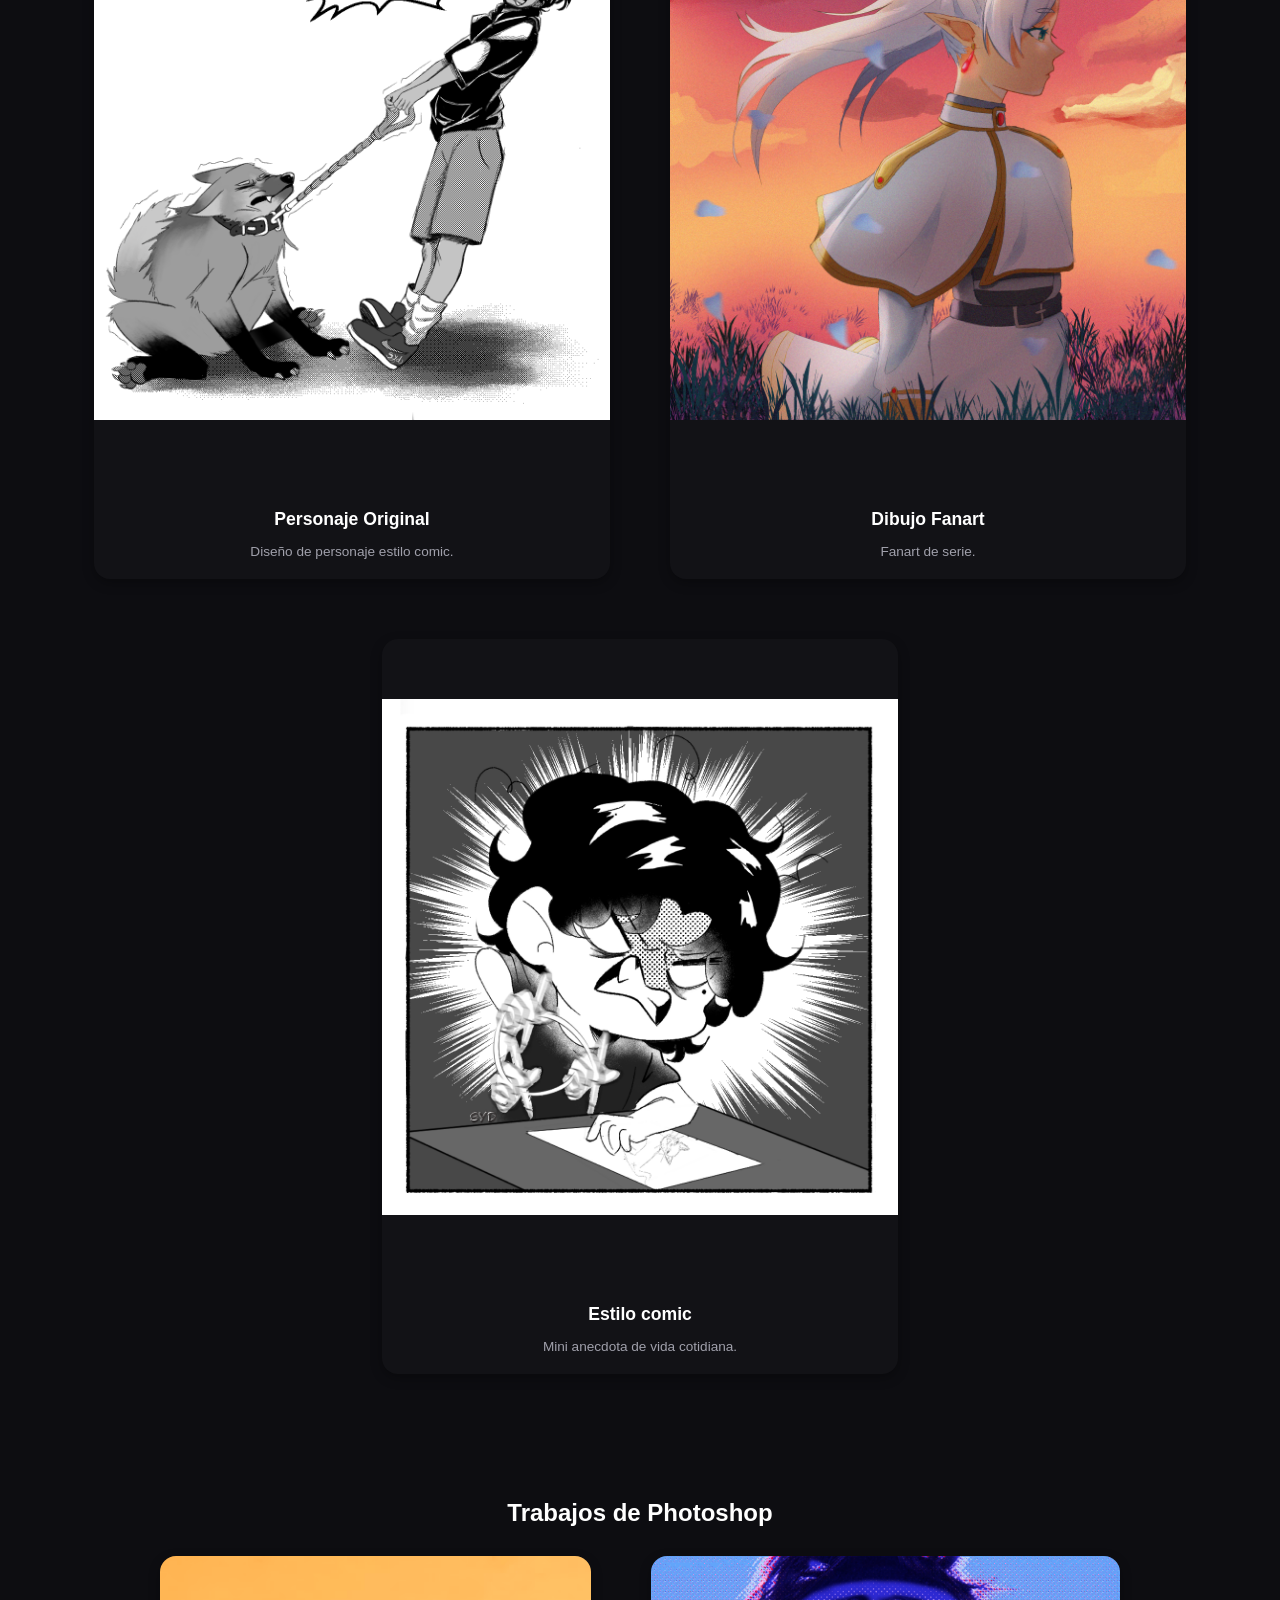
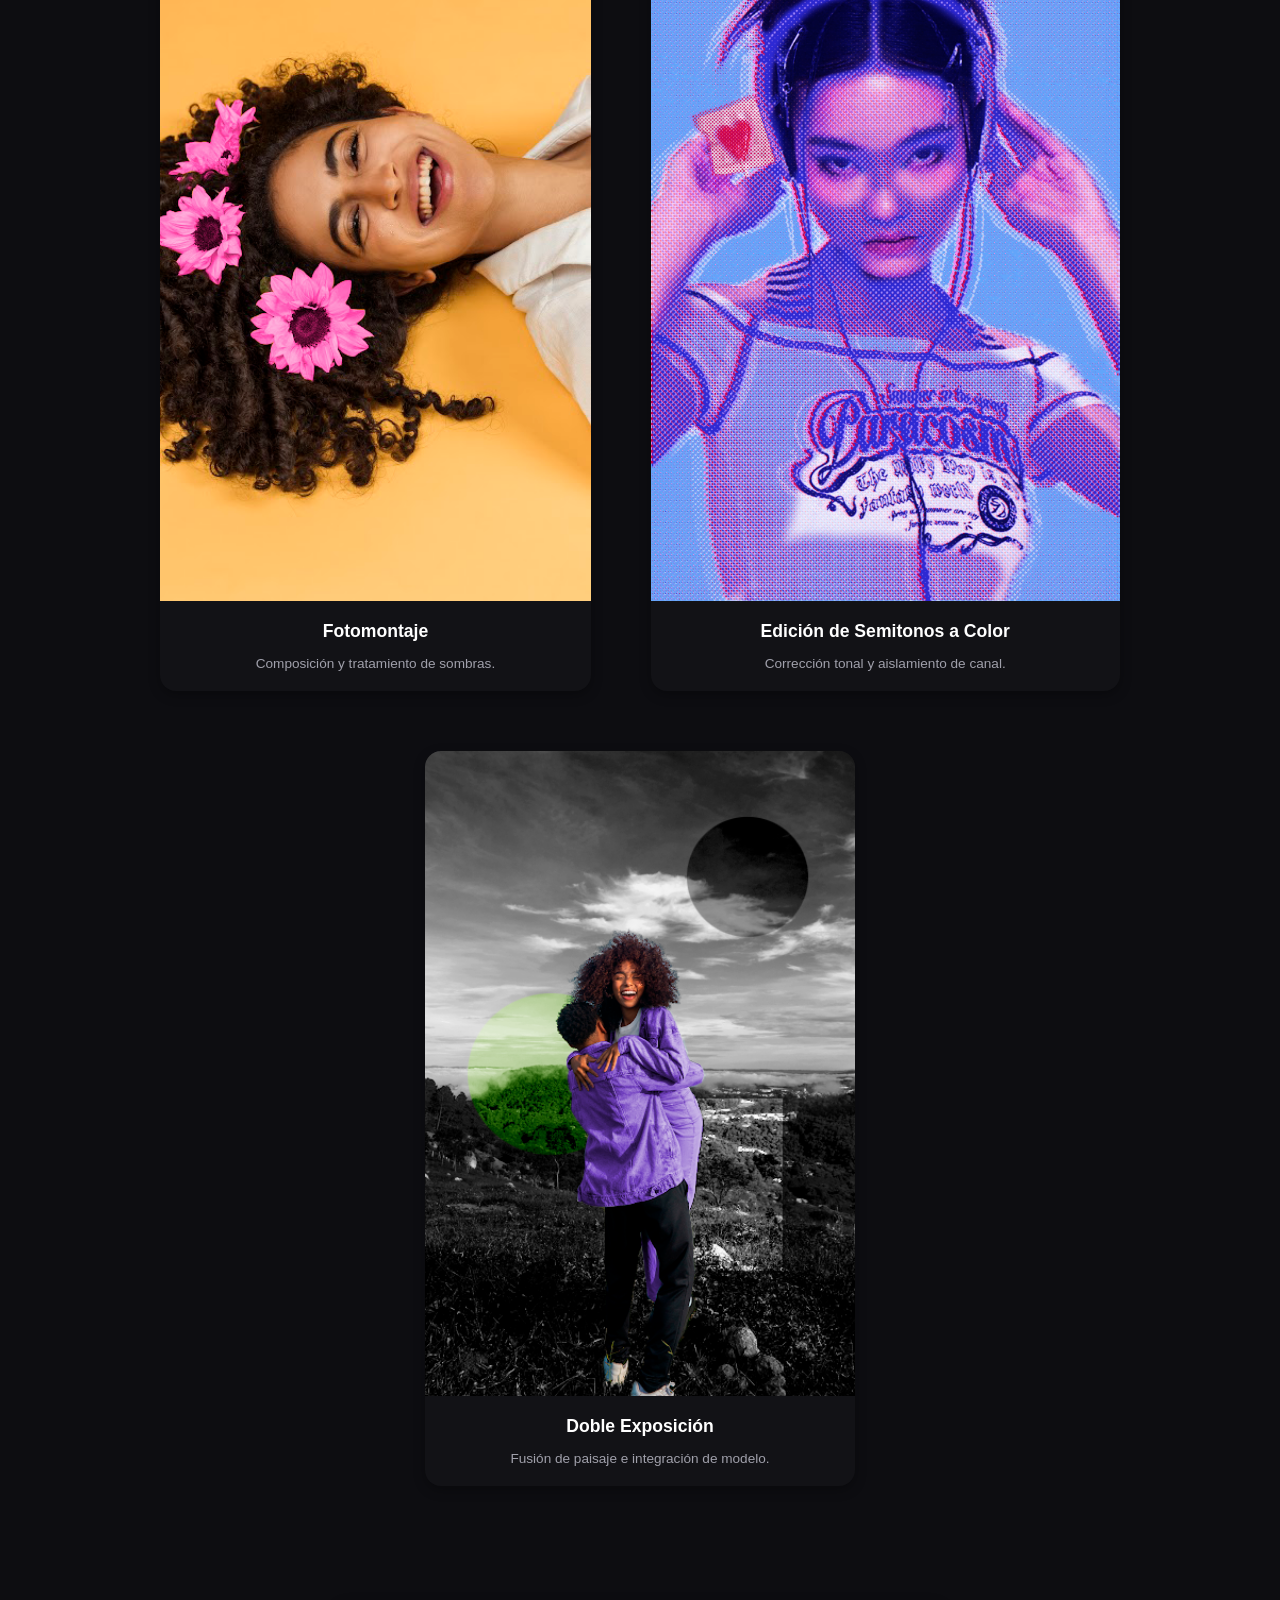
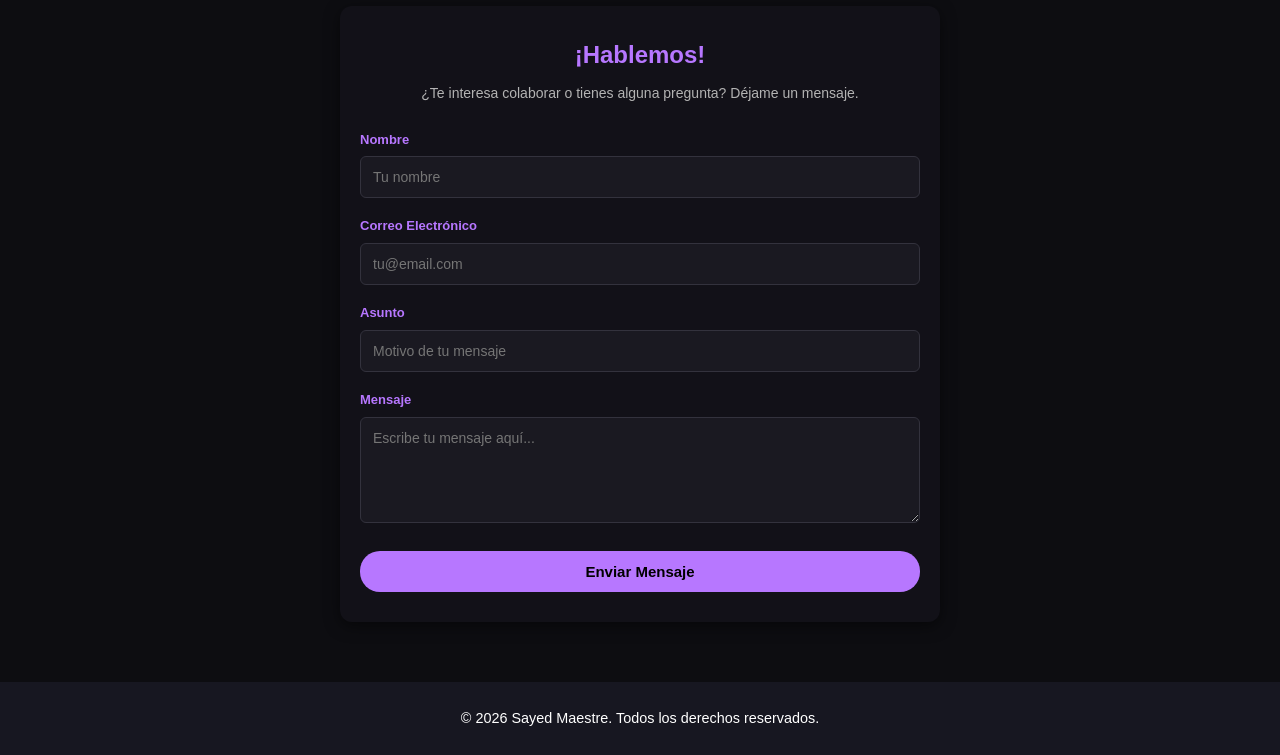
==== commit 7eb88dda: "Add files via upload" ====
--- a/index.html
+++ b/index.html
@@ -101,7 +101,7 @@
 
       <div class="work-card">
         <div class="img-wrapper">
-          <img src="/imagenes/IlustraciónCascoStarwars Sayed.png" alt="Obra 3" class="illustrator-img">
+          <img src="/imagenes/IlustraciónCascoStarwarsSayed.png" alt="Obra 3" class="illustrator-img">
         </div>
         <div class="work-info">
           <h3>Malla de Degradados</h3>
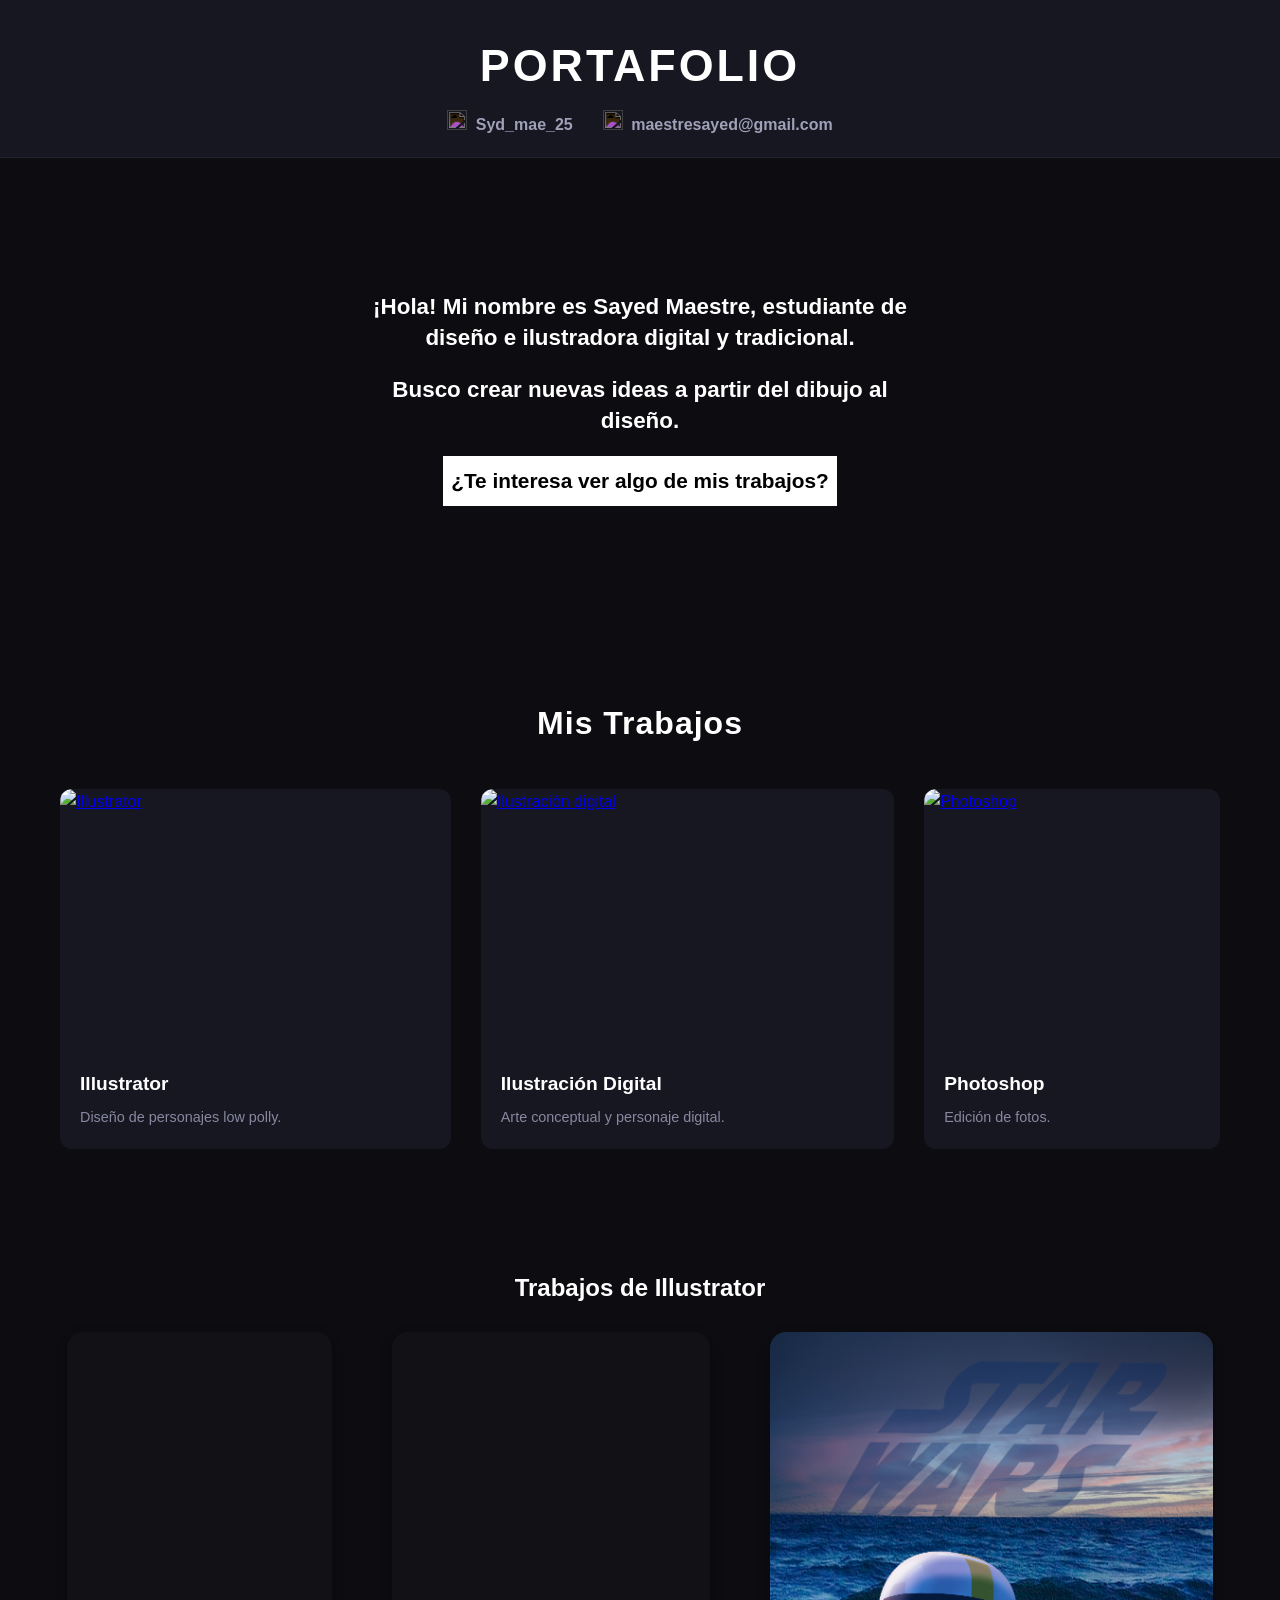
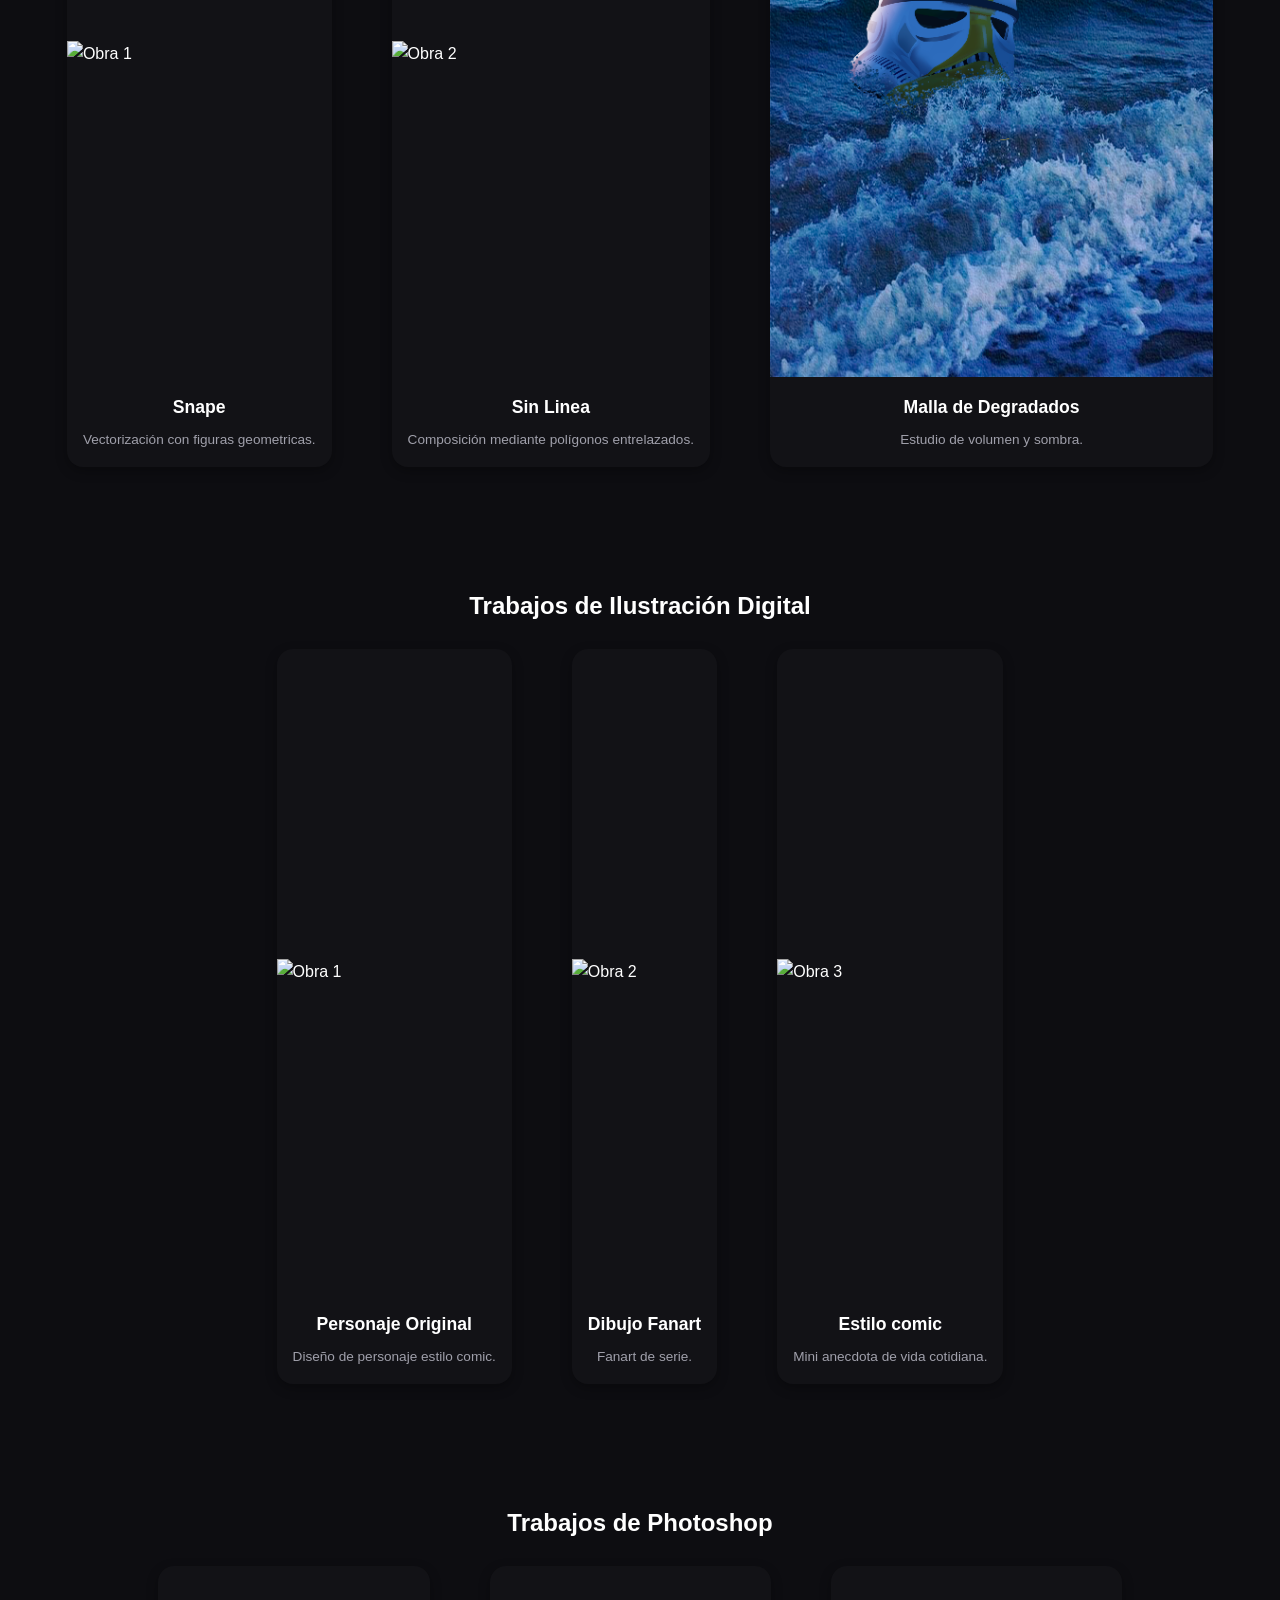
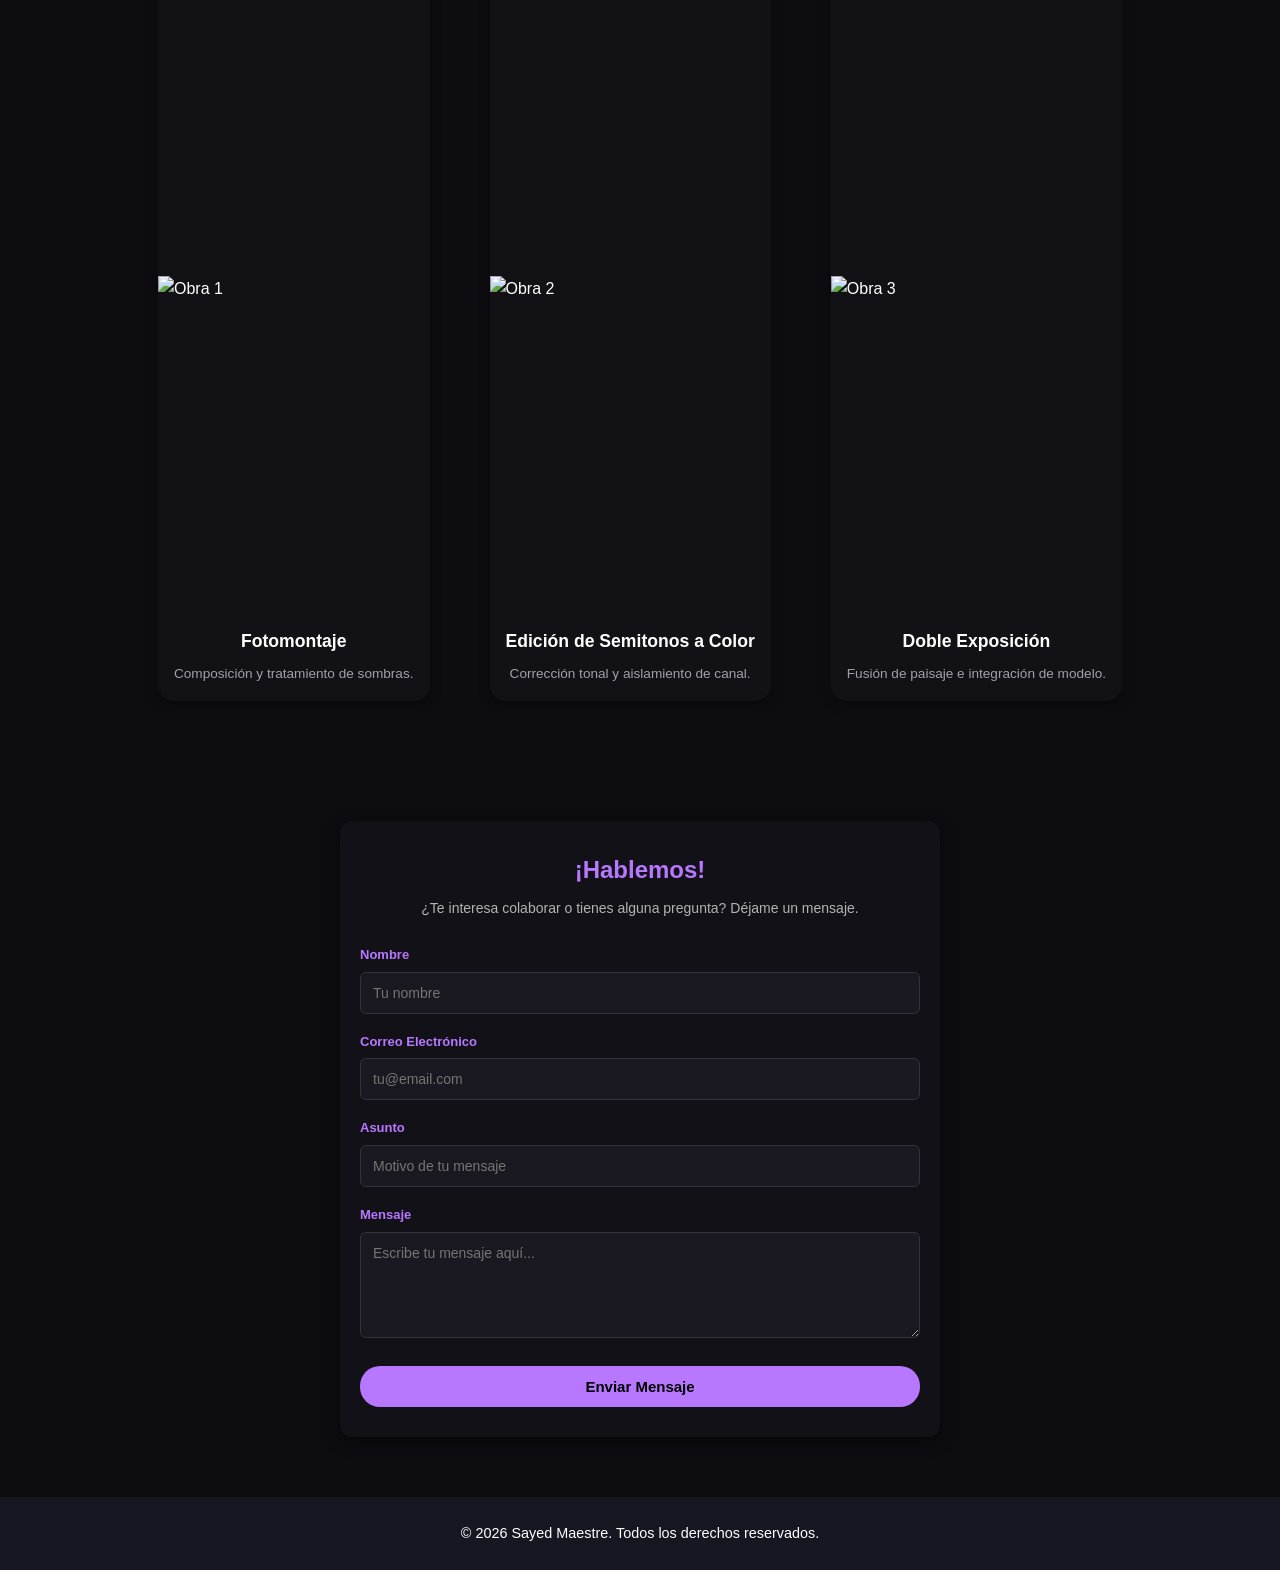
==== commit 4b576f69: "Add files via upload" ====
--- a/index.html
+++ b/index.html
@@ -44,7 +44,7 @@
     <div class="portfolio-grid">
       <article class="card">
         <a href="#sec-illustrator">
-          <img class="img-snape" src="/imagenes/Snape.png" alt="Illustrator" />
+          <img class="img-snape" src="/Portafolio-Sayed/imagenes/Snape.png" alt="Illustrator" />
         </a>
         <div class="card-info">
           <h3>Illustrator</h3>
@@ -54,7 +54,7 @@
 
       <article class="card">
         <a href="#sec-digital">
-          <img class="img-fieren" src="/imagenes/Fanartfrieren.png" alt="Ilustración digital" />
+          <img class="img-fieren" src="/Portafolio-Sayed/imagenes/Fanartfrieren.png" alt="Ilustración digital" />
         </a>
         <div class="card-info">
           <h3>Ilustración Digital</h3>
@@ -64,7 +64,7 @@
 
       <article class="card">
         <a href="#sec-photoshop">
-          <img class="img-photoshop" src="/imagenes/SydMae-imagen-original.png" alt="Photoshop" />
+          <img class="img-photoshop" src="/Portafolio-Sayed/imagenes/SydMae-imagen-original.png" alt="Photoshop" />
         </a>
         <div class="card-info">
           <h3>Photoshop</h3>
@@ -81,7 +81,7 @@
 
       <div class="work-card">
         <div class="img-wrapper">
-          <img src="/imagenes/Snape.png" alt="Obra 1" class="illustrator-img img-snape">
+          <img src="/Portafolio-Sayed/imagenes/Snape.png" alt="Obra 1" class="illustrator-img img-snape">
         </div>
         <div class="work-info">
           <h3>Snape</h3>
@@ -91,7 +91,7 @@
 
       <div class="work-card">
         <div class="img-wrapper">
-          <img src="/imagenes/Marcelineadams.png" alt="Obra 2" class="illustrator-img">
+          <img src="/Portafolio-Sayed/imagenes/Marcelineadams.png" alt="Obra 2" class="illustrator-img">
         </div>
         <div class="work-info">
           <h3>Sin Linea</h3>
@@ -119,7 +119,7 @@
 
       <div class="work-card">
         <div class="img-wrapper">
-          <img src="/imagenes/liamnecio.png" alt="Obra 1" class="work-img">
+          <img src="/Portafolio-Sayed/imagenes/liamnecio.png" alt="Obra 1" class="work-img">
         </div>
         <div class="work-info">
           <h3>Personaje Original</h3>
@@ -129,7 +129,7 @@
 
       <div class="work-card">
         <div class="img-wrapper">
-          <img src="/imagenes/Fanartfrieren.png" alt="Obra 2" class="work-img">
+          <img src="/Portafolio-Sayed/imagenes/Fanartfrieren.png" alt="Obra 2" class="work-img">
         </div>
         <div class="work-info">
           <h3>Dibujo Fanart</h3>
@@ -139,7 +139,7 @@
 
       <div class="work-card">
         <div class="img-wrapper">
-          <img src="/imagenes/Dibujaresdíficil.png" alt="Obra 3" class="work-img">
+          <img src="/Portafolio-Sayed/imagenes/Dibujaresdíficil.png" alt="Obra 3" class="work-img">
         </div>
         <div class="work-info">
           <h3>Estilo comic</h3>
@@ -157,7 +157,7 @@
 
       <div class="work-card">
         <div class="img-wrapper">
-          <img src="/imagenes/SydMae-attractive-cheerful-woman-with-flowers-hair.png" alt="Obra 1"
+          <img src="/Portafolio-Sayed/imagenes/SydMae-attractive-cheerful-woman-with-flowers-hair.png" alt="Obra 1"
             class="photoshop-img">
         </div>
         <div class="work-info">
@@ -168,7 +168,7 @@
 
       <div class="work-card">
         <div class="img-wrapper">
-          <img src="/imagenes/Tecgraftarea2.png" alt="Obra 2" class="photoshop-img">
+          <img src="/Portafolio-Sayed/imagenes/Tecgraftarea2.png" alt="Obra 2" class="photoshop-img">
         </div>
         <div class="work-info">
           <h3>Edición de Semitonos a Color</h3>
@@ -178,7 +178,7 @@
 
       <div class="work-card">
         <div class="img-wrapper">
-          <img src="/imagenes/SydMae-imagen-original.png" alt="Obra 3" class="photoshop-img">
+          <img src="/Portafolio-Sayed/imagenes/SydMae-imagen-original.png" alt="Obra 3" class="photoshop-img">
         </div>
         <div class="work-info">
           <h3>Doble Exposición</h3>
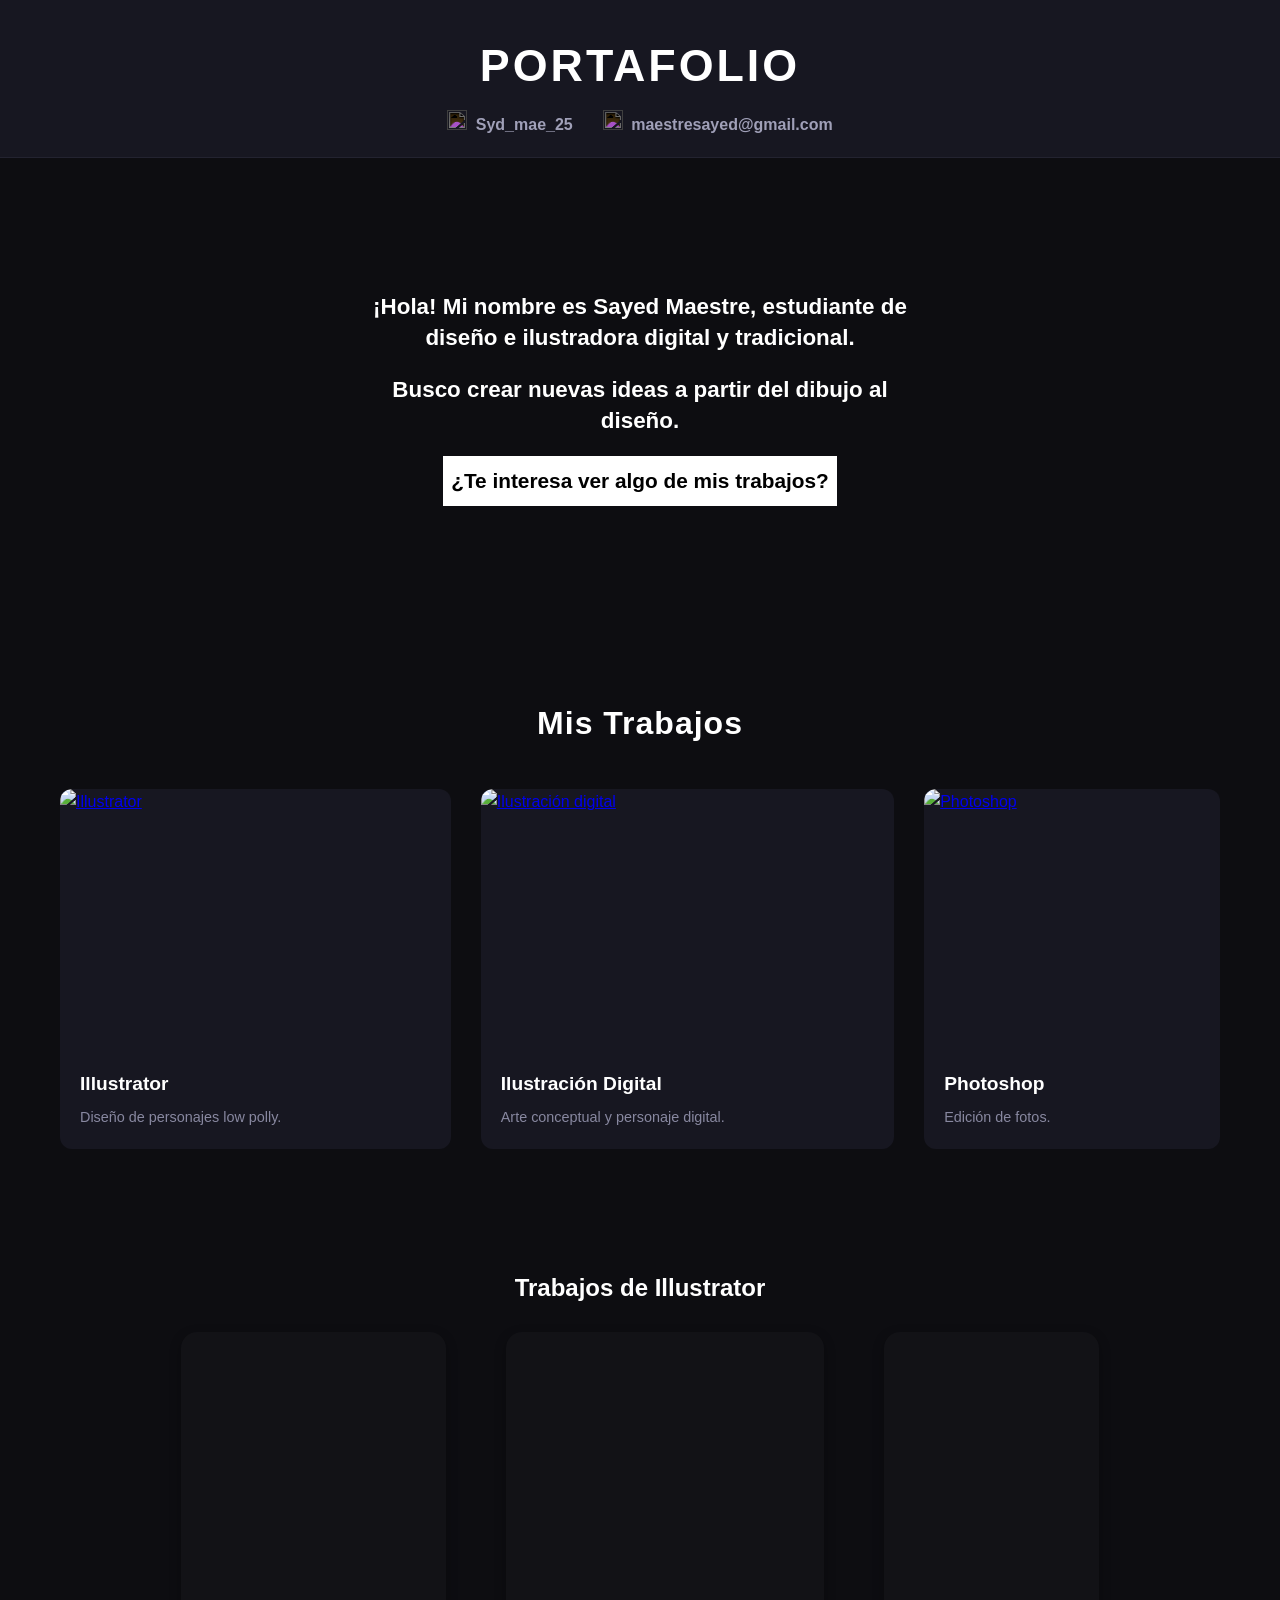
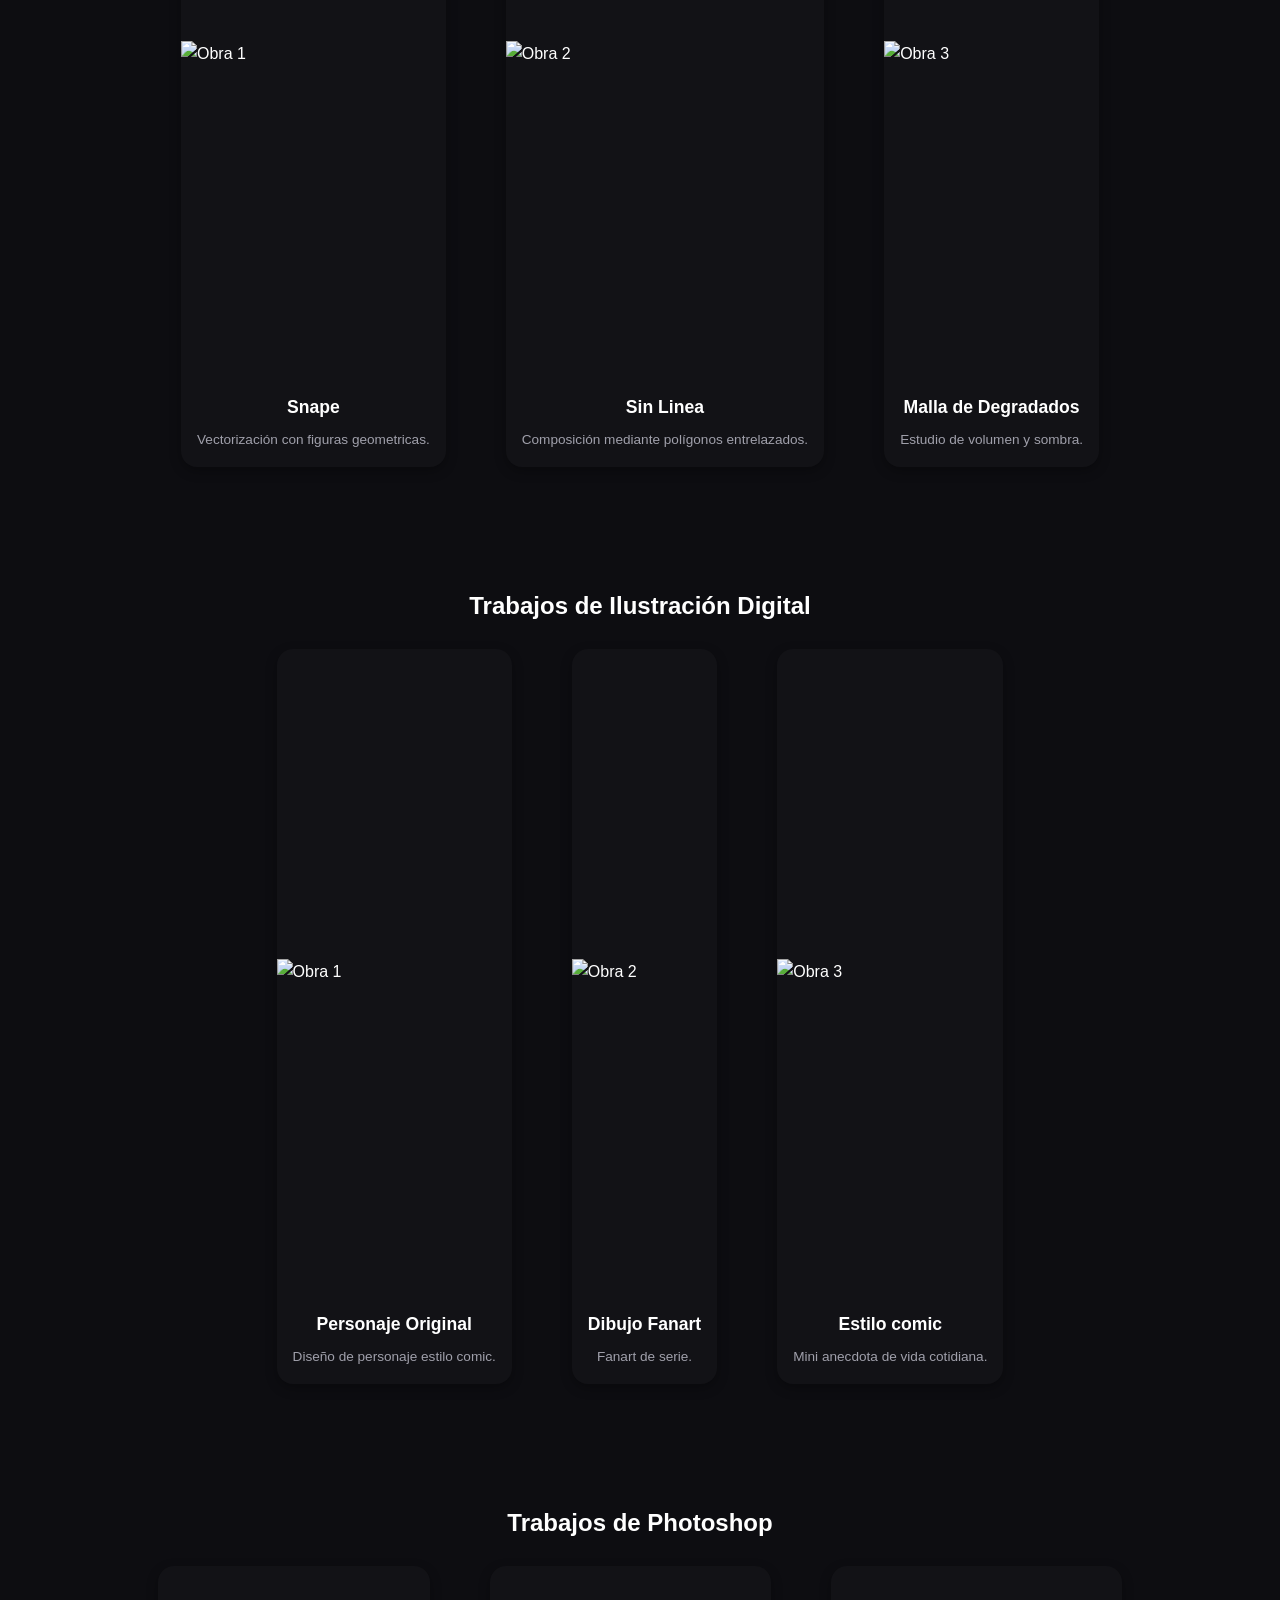
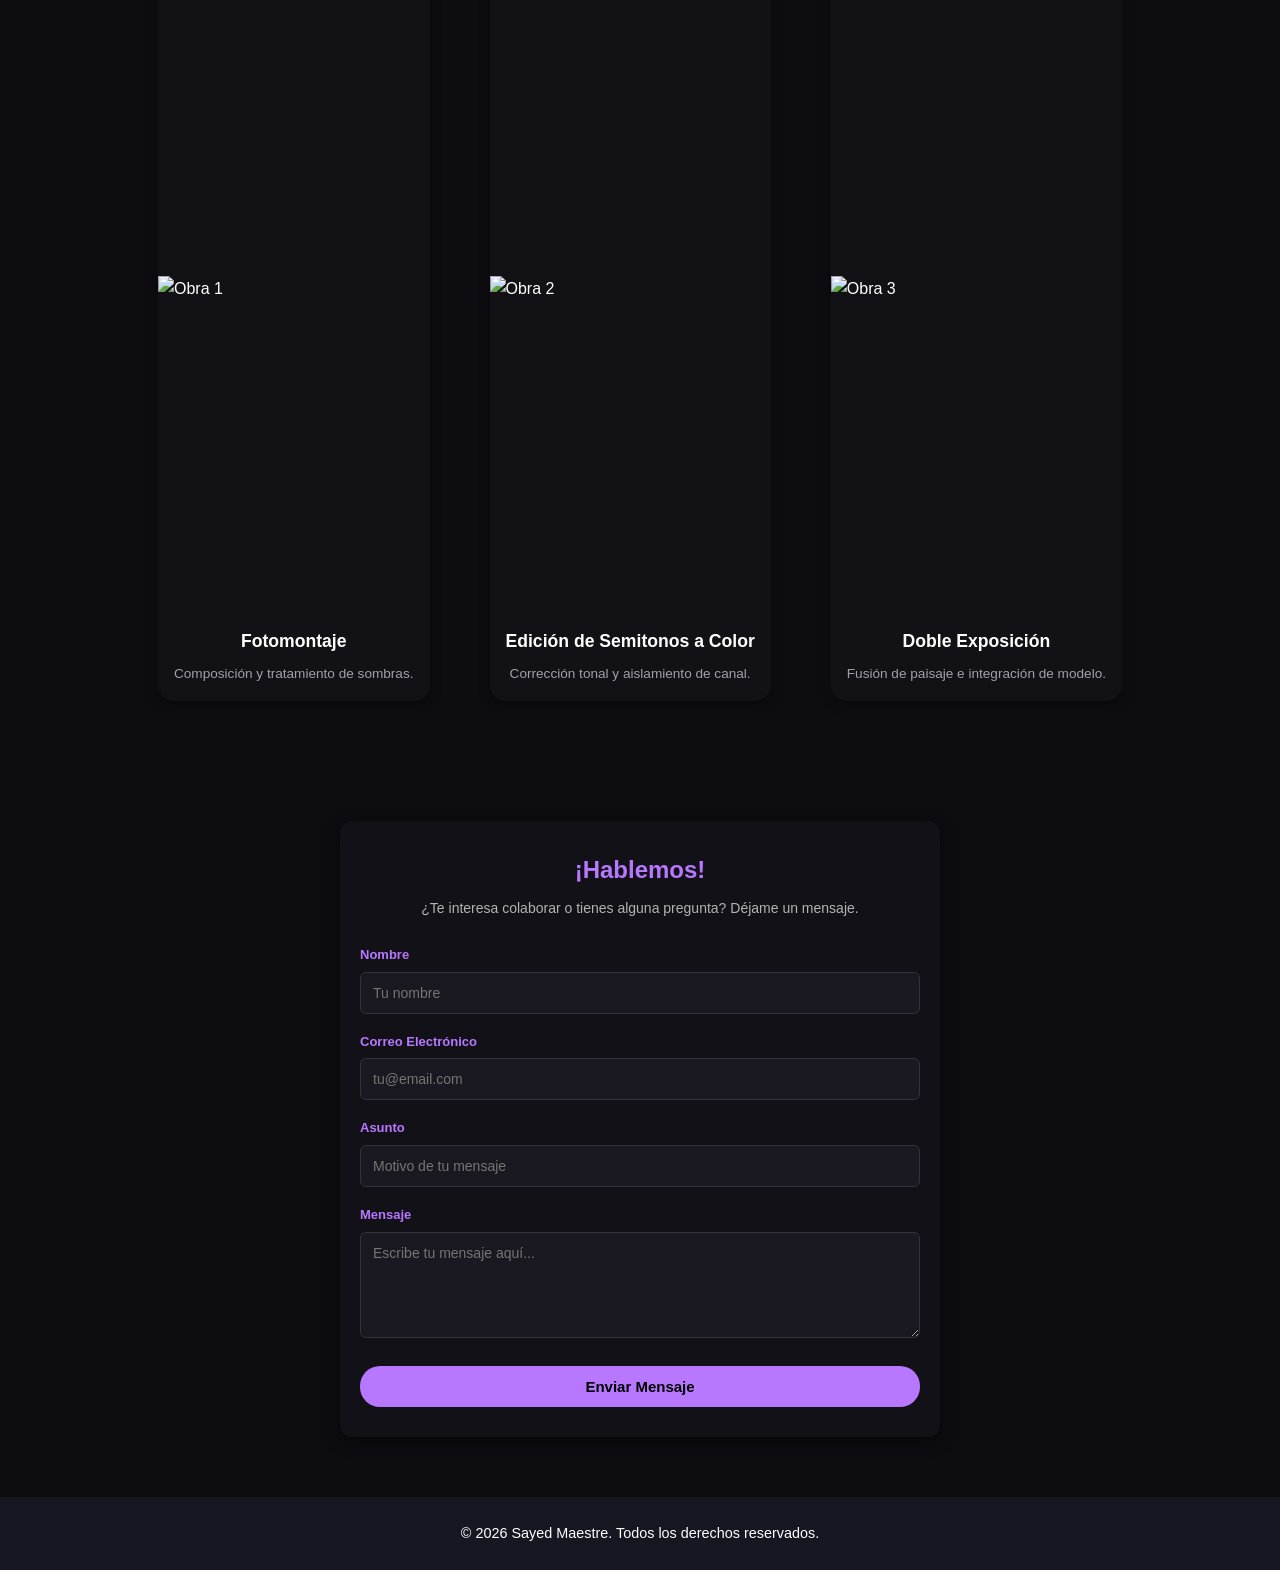
==== commit 5ee69df5: "Update index.html" ====
--- a/index.html
+++ b/index.html
@@ -101,7 +101,7 @@
 
       <div class="work-card">
         <div class="img-wrapper">
-          <img src="/imagenes/IlustraciónCascoStarwarsSayed.png" alt="Obra 3" class="illustrator-img">
+          <img src="/Portafolio-Sayed/imagenes/IlustraciónCascoStarwarsSayed.png" alt="Obra 3" class="illustrator-img">
         </div>
         <div class="work-info">
           <h3>Malla de Degradados</h3>
@@ -232,4 +232,4 @@
   
 </body>
 
-</html>+</html>
